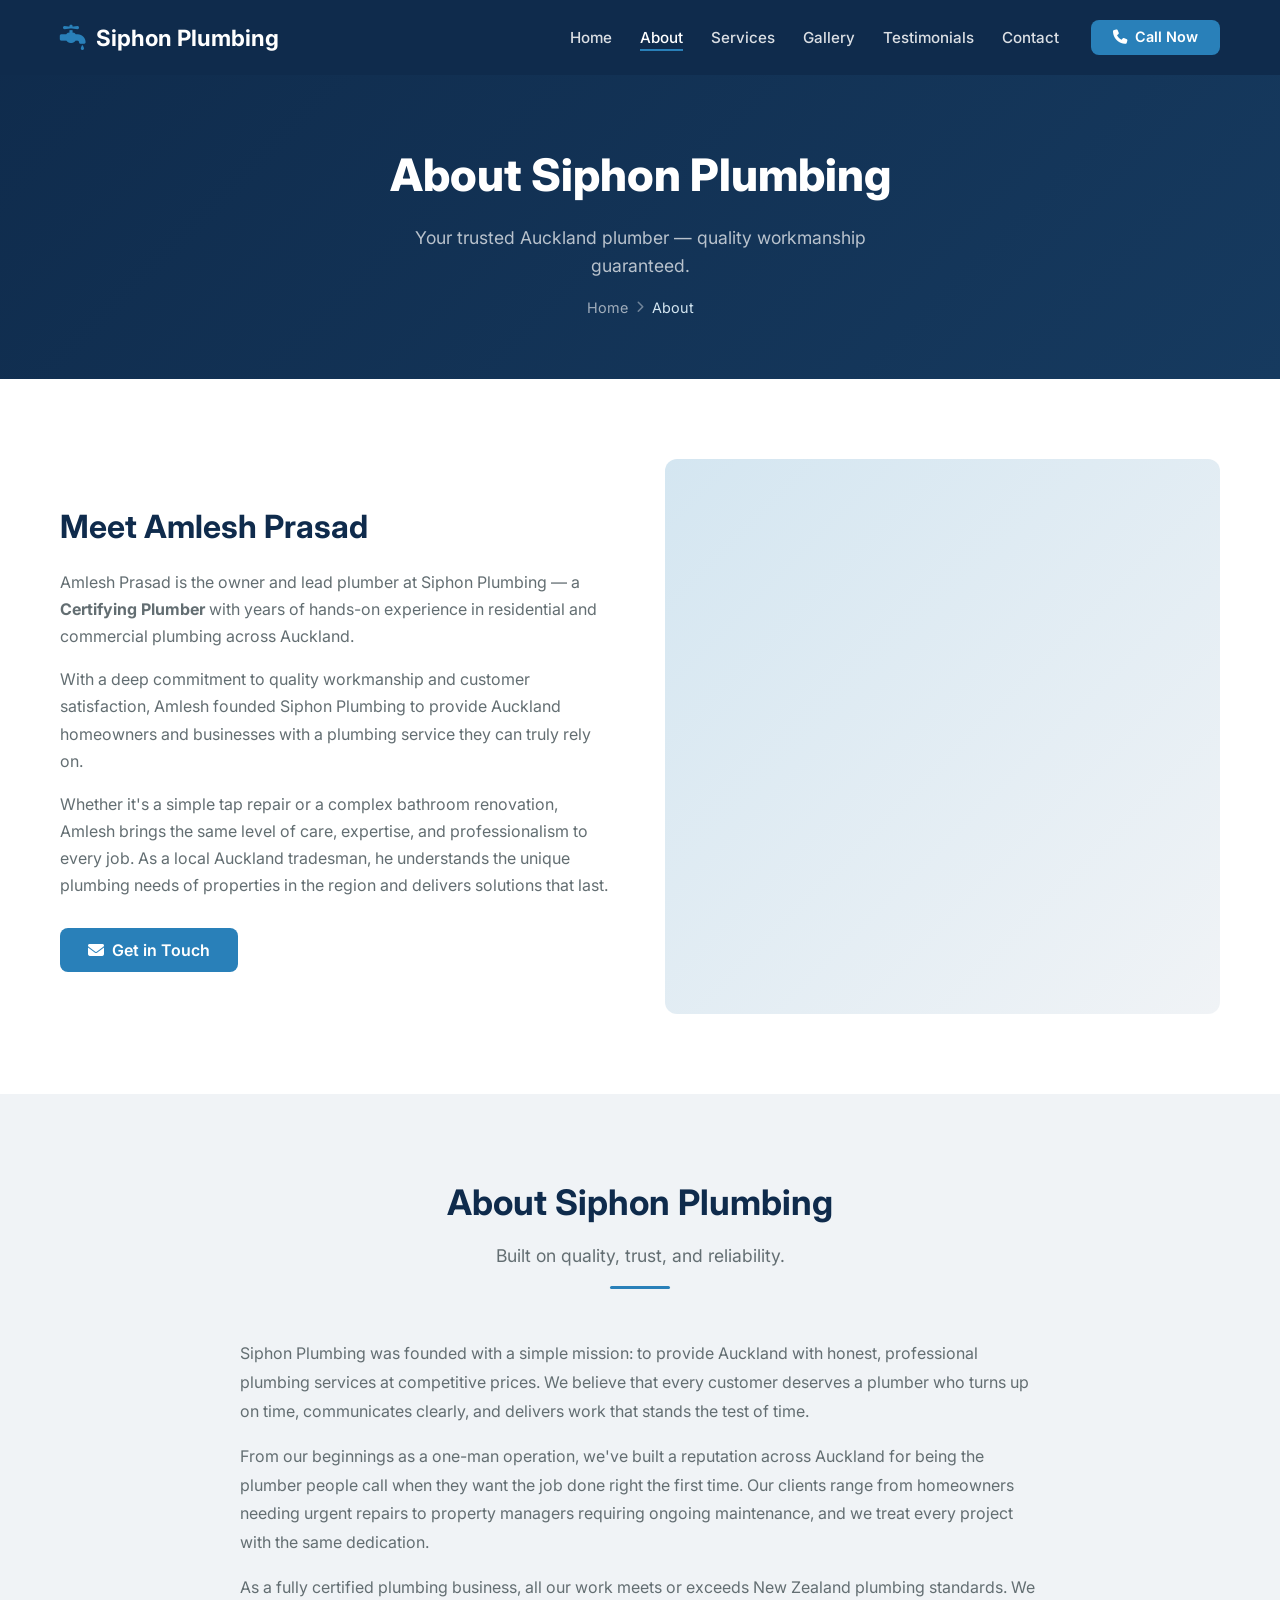
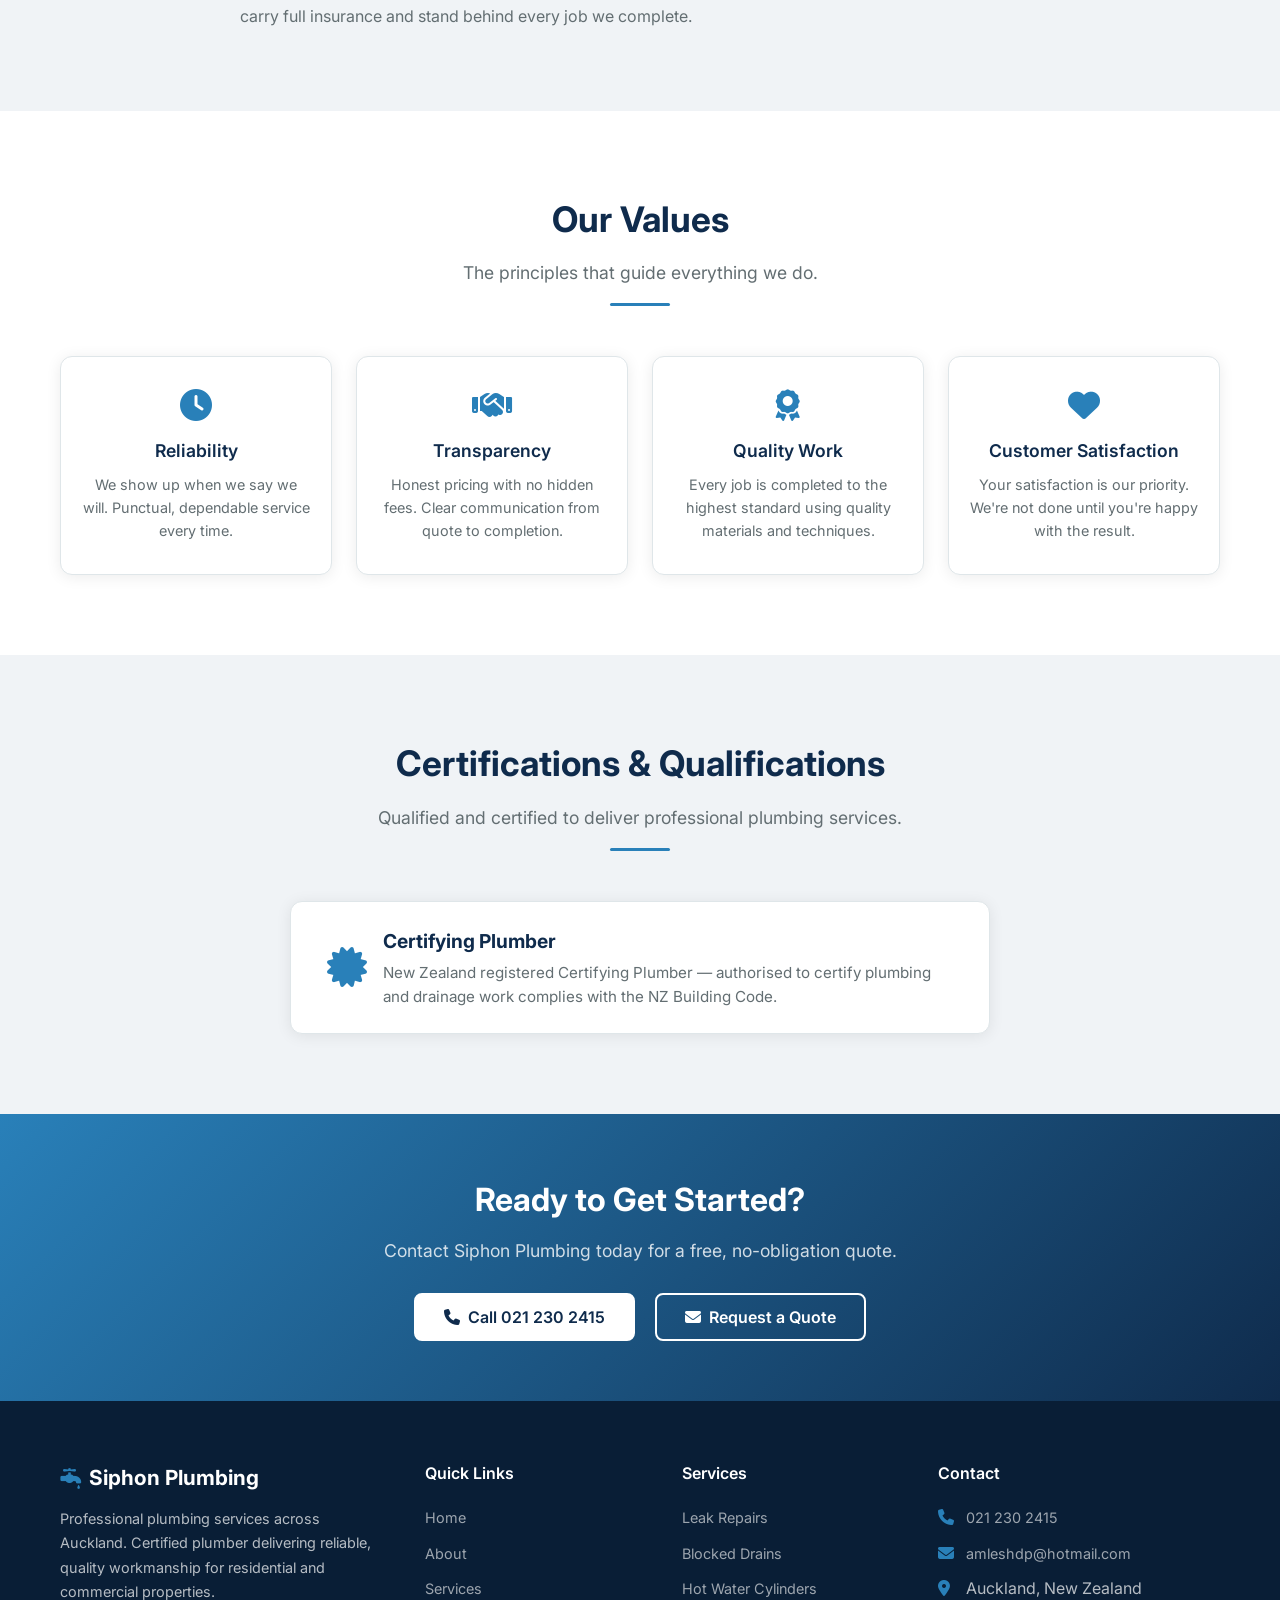
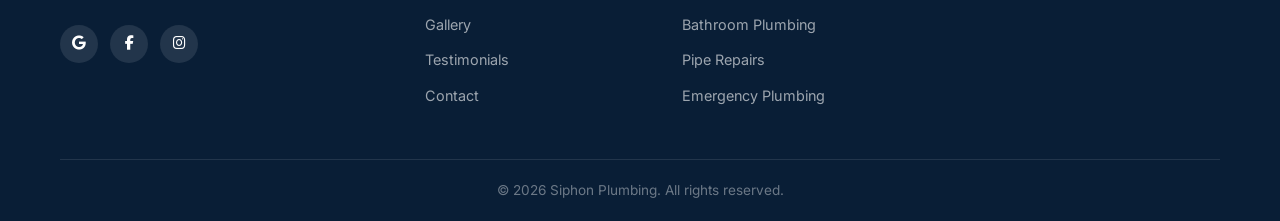
==== about.html @ 6b0c6b90 "Initial commit: Siphon Plumbing website - Complete static HTML/CSS/JS site with Home, About, Service" ====
<!DOCTYPE html>
<html lang="en">
<head>
  <meta charset="UTF-8">
  <meta name="viewport" content="width=device-width, initial-scale=1.0">
  <title>About Us | Siphon Plumbing Auckland</title>
  <meta name="description" content="Learn about Siphon Plumbing and certified plumber Amlesh Prasad. Reliable, professional plumbing services across Auckland with years of experience.">
  <meta name="keywords" content="about Siphon Plumbing, Auckland plumber, certified plumber Auckland, Amlesh Prasad plumber">
  <link rel="canonical" href="https://siphonplumbing.co.nz/about.html">
  <meta property="og:title" content="About Us | Siphon Plumbing Auckland">
  <meta property="og:description" content="Learn about Siphon Plumbing and certified plumber Amlesh Prasad.">
  <link rel="preconnect" href="https://fonts.googleapis.com">
  <link rel="preconnect" href="https://fonts.gstatic.com" crossorigin>
  <link href="https://fonts.googleapis.com/css2?family=Inter:wght@400;500;600;700;800&display=swap" rel="stylesheet">
  <link rel="stylesheet" href="https://cdnjs.cloudflare.com/ajax/libs/font-awesome/6.5.1/css/all.min.css">
  <link rel="stylesheet" href="css/styles.css">
</head>
<body>

  <!-- Header -->
  <header class="header">
    <div class="container header__inner">
      <a href="index.html" class="header__logo">
        <i class="fas fa-faucet-drip"></i>
        Siphon Plumbing
      </a>
      <nav class="header__nav">
        <ul class="header__links">
          <li><a href="index.html">Home</a></li>
          <li><a href="about.html" class="active">About</a></li>
          <li><a href="services.html">Services</a></li>
          <li><a href="gallery.html">Gallery</a></li>
          <li><a href="testimonials.html">Testimonials</a></li>
          <li><a href="contact.html">Contact</a></li>
        </ul>
        <div class="header__cta">
          <a href="tel:0212302415" class="btn btn--primary"><i class="fas fa-phone"></i> Call Now</a>
        </div>
      </nav>
      <button class="header__hamburger" aria-label="Toggle navigation">
        <span></span>
        <span></span>
        <span></span>
      </button>
    </div>
  </header>

  <nav class="mobile-nav">
    <a href="index.html">Home</a>
    <a href="about.html" class="active">About</a>
    <a href="services.html">Services</a>
    <a href="gallery.html">Gallery</a>
    <a href="testimonials.html">Testimonials</a>
    <a href="contact.html">Contact</a>
    <a href="tel:0212302415" class="btn btn--primary"><i class="fas fa-phone"></i> Call Now</a>
  </nav>

  <!-- Page Banner -->
  <section class="page-banner">
    <div class="container">
      <h1>About Siphon Plumbing</h1>
      <p>Your trusted Auckland plumber — quality workmanship guaranteed.</p>
      <div class="breadcrumb">
        <a href="index.html">Home</a>
        <i class="fas fa-chevron-right"></i>
        <span>About</span>
      </div>
    </div>
  </section>

  <!-- About Intro -->
  <section class="section">
    <div class="container">
      <div class="about-intro">
        <div class="about-intro__content fade-up">
          <h2>Meet Amlesh Prasad</h2>
          <p>Amlesh Prasad is the owner and lead plumber at Siphon Plumbing — a <strong>Certifying Plumber</strong> with years of hands-on experience in residential and commercial plumbing across Auckland.</p>
          <p>With a deep commitment to quality workmanship and customer satisfaction, Amlesh founded Siphon Plumbing to provide Auckland homeowners and businesses with a plumbing service they can truly rely on.</p>
          <p>Whether it's a simple tap repair or a complex bathroom renovation, Amlesh brings the same level of care, expertise, and professionalism to every job. As a local Auckland tradesman, he understands the unique plumbing needs of properties in the region and delivers solutions that last.</p>
          <a href="contact.html" class="btn btn--primary" style="margin-top: 12px;"><i class="fas fa-envelope"></i> Get in Touch</a>
        </div>
        <div class="about-intro__image fade-up">
          <i class="fas fa-user-hard-hat"></i>
        </div>
      </div>
    </div>
  </section>

  <!-- Our Story -->
  <section class="section section--grey">
    <div class="container">
      <div class="section-header fade-up">
        <h2>About Siphon Plumbing</h2>
        <p>Built on quality, trust, and reliability.</p>
        <div class="accent-line"></div>
      </div>
      <div style="max-width: 800px; margin: 0 auto;" class="fade-up">
        <p style="color: var(--charcoal-light); line-height: 1.8; margin-bottom: 16px;">Siphon Plumbing was founded with a simple mission: to provide Auckland with honest, professional plumbing services at competitive prices. We believe that every customer deserves a plumber who turns up on time, communicates clearly, and delivers work that stands the test of time.</p>
        <p style="color: var(--charcoal-light); line-height: 1.8; margin-bottom: 16px;">From our beginnings as a one-man operation, we've built a reputation across Auckland for being the plumber people call when they want the job done right the first time. Our clients range from homeowners needing urgent repairs to property managers requiring ongoing maintenance, and we treat every project with the same dedication.</p>
        <p style="color: var(--charcoal-light); line-height: 1.8;">As a fully certified plumbing business, all our work meets or exceeds New Zealand plumbing standards. We carry full insurance and stand behind every job we complete.</p>
      </div>
    </div>
  </section>

  <!-- Values -->
  <section class="section">
    <div class="container">
      <div class="section-header fade-up">
        <h2>Our Values</h2>
        <p>The principles that guide everything we do.</p>
        <div class="accent-line"></div>
      </div>
      <div class="values-grid">
        <div class="value-card fade-up">
          <i class="fas fa-clock"></i>
          <h3>Reliability</h3>
          <p>We show up when we say we will. Punctual, dependable service every time.</p>
        </div>
        <div class="value-card fade-up">
          <i class="fas fa-handshake"></i>
          <h3>Transparency</h3>
          <p>Honest pricing with no hidden fees. Clear communication from quote to completion.</p>
        </div>
        <div class="value-card fade-up">
          <i class="fas fa-award"></i>
          <h3>Quality Work</h3>
          <p>Every job is completed to the highest standard using quality materials and techniques.</p>
        </div>
        <div class="value-card fade-up">
          <i class="fas fa-heart"></i>
          <h3>Customer Satisfaction</h3>
          <p>Your satisfaction is our priority. We're not done until you're happy with the result.</p>
        </div>
      </div>
    </div>
  </section>

  <!-- Certifications -->
  <section class="section section--grey">
    <div class="container">
      <div class="section-header fade-up">
        <h2>Certifications & Qualifications</h2>
        <p>Qualified and certified to deliver professional plumbing services.</p>
        <div class="accent-line"></div>
      </div>
      <div style="max-width: 700px; margin: 0 auto; text-align: center;" class="fade-up">
        <div style="display: inline-flex; align-items: center; gap: 16px; background: var(--white); padding: 24px 36px; border-radius: var(--radius-lg); box-shadow: var(--shadow); border: 1px solid var(--border);">
          <i class="fas fa-certificate" style="font-size: 2.5rem; color: var(--accent);"></i>
          <div style="text-align: left;">
            <h3 style="font-size: 1.2rem; color: var(--navy); margin-bottom: 4px;">Certifying Plumber</h3>
            <p style="color: var(--charcoal-light); font-size: 0.95rem;">New Zealand registered Certifying Plumber — authorised to certify plumbing and drainage work complies with the NZ Building Code.</p>
          </div>
        </div>
      </div>
    </div>
  </section>

  <!-- CTA Banner -->
  <section class="cta-banner">
    <div class="container">
      <h2>Ready to Get Started?</h2>
      <p>Contact Siphon Plumbing today for a free, no-obligation quote.</p>
      <a href="tel:0212302415" class="btn btn--secondary"><i class="fas fa-phone"></i> Call 021 230 2415</a>
      <a href="contact.html" class="btn btn--outline" style="border-color: #fff; color: #fff;"><i class="fas fa-envelope"></i> Request a Quote</a>
    </div>
  </section>

  <!-- Footer -->
  <footer class="footer">
    <div class="container">
      <div class="footer__grid">
        <div class="footer__brand">
          <h3><i class="fas fa-faucet-drip"></i> Siphon Plumbing</h3>
          <p>Professional plumbing services across Auckland. Certified plumber delivering reliable, quality workmanship for residential and commercial properties.</p>
          <div class="footer__social">
            <a href="https://maps.app.goo.gl/bJ7UKZkLiNxj65kf9" target="_blank" rel="noopener" aria-label="Google Maps"><i class="fab fa-google"></i></a>
            <a href="#" aria-label="Facebook"><i class="fab fa-facebook-f"></i></a>
            <a href="#" aria-label="Instagram"><i class="fab fa-instagram"></i></a>
          </div>
        </div>
        <div class="footer__col">
          <h4>Quick Links</h4>
          <ul>
            <li><a href="index.html">Home</a></li>
            <li><a href="about.html">About</a></li>
            <li><a href="services.html">Services</a></li>
            <li><a href="gallery.html">Gallery</a></li>
            <li><a href="testimonials.html">Testimonials</a></li>
            <li><a href="contact.html">Contact</a></li>
          </ul>
        </div>
        <div class="footer__col">
          <h4>Services</h4>
          <ul>
            <li><a href="services.html">Leak Repairs</a></li>
            <li><a href="services.html">Blocked Drains</a></li>
            <li><a href="services.html">Hot Water Cylinders</a></li>
            <li><a href="services.html">Bathroom Plumbing</a></li>
            <li><a href="services.html">Pipe Repairs</a></li>
            <li><a href="services.html">Emergency Plumbing</a></li>
          </ul>
        </div>
        <div class="footer__col">
          <h4>Contact</h4>
          <ul>
            <li><i class="fas fa-phone"></i> <a href="tel:0212302415">021 230 2415</a></li>
            <li><i class="fas fa-envelope"></i> <a href="mailto:amleshdp@hotmail.com">amleshdp@hotmail.com</a></li>
            <li><i class="fas fa-map-marker-alt"></i> Auckland, New Zealand</li>
          </ul>
        </div>
      </div>
      <div class="footer__bottom">
        &copy; 2026 Siphon Plumbing. All rights reserved.
      </div>
    </div>
  </footer>

  <div class="sticky-call">
    <a href="tel:0212302415"><i class="fas fa-phone"></i> Call 021 230 2415</a>
  </div>

  <script src="js/main.js"></script>
</body>
</html>
---- css/styles.css ----
:root {
  --navy: #0f2b4c;
  --navy-light: #163a5f;
  --navy-dark: #091e36;
  --white: #ffffff;
  --off-white: #f8f9fa;
  --charcoal: #2d3436;
  --charcoal-light: #636e72;
  --light-grey: #f0f3f6;
  --accent: #2980b9;
  --accent-hover: #2471a3;
  --accent-light: #d4e6f1;
  --steel: #b2bec3;
  --border: #dfe6e9;
  --success: #27ae60;
  --shadow: 0 2px 15px rgba(0, 0, 0, 0.08);
  --shadow-lg: 0 10px 40px rgba(0, 0, 0, 0.12);
  --radius: 8px;
  --radius-lg: 12px;
  --transition: all 0.3s ease;
  --font: 'Inter', -apple-system, BlinkMacSystemFont, 'Segoe UI', sans-serif;
  --max-width: 1200px;
}

*,
*::before,
*::after {
  margin: 0;
  padding: 0;
  box-sizing: border-box;
}

html {
  scroll-behavior: smooth;
  scroll-padding-top: 80px;
}

body {
  font-family: var(--font);
  color: var(--charcoal);
  line-height: 1.6;
  -webkit-font-smoothing: antialiased;
  overflow-x: hidden;
}

a {
  text-decoration: none;
  color: inherit;
  transition: var(--transition);
}

ul {
  list-style: none;
}

img {
  max-width: 100%;
  height: auto;
  display: block;
}

.container {
  max-width: var(--max-width);
  margin: 0 auto;
  padding: 0 20px;
}

.section {
  padding: 80px 0;
}

.section--grey {
  background: var(--light-grey);
}

.section--navy {
  background: var(--navy);
  color: var(--white);
}

.section-header {
  text-align: center;
  margin-bottom: 50px;
}

.section-header h2 {
  font-size: 2.2rem;
  font-weight: 700;
  color: var(--navy);
  margin-bottom: 12px;
}

.section--navy .section-header h2 {
  color: var(--white);
}

.section-header p {
  font-size: 1.1rem;
  color: var(--charcoal-light);
  max-width: 600px;
  margin: 0 auto;
}

.section--navy .section-header p {
  color: var(--steel);
}

.section-header .accent-line {
  width: 60px;
  height: 3px;
  background: var(--accent);
  margin: 16px auto 0;
  border-radius: 2px;
}

/* ===== Buttons ===== */

.btn {
  display: inline-flex;
  align-items: center;
  gap: 8px;
  padding: 14px 28px;
  font-size: 1rem;
  font-weight: 600;
  font-family: var(--font);
  border: none;
  border-radius: var(--radius);
  cursor: pointer;
  transition: var(--transition);
  text-align: center;
  line-height: 1;
}

.btn--primary {
  background: var(--accent);
  color: var(--white);
}

.btn--primary:hover {
  background: var(--accent-hover);
  transform: translateY(-2px);
  box-shadow: 0 4px 15px rgba(41, 128, 185, 0.4);
}

.btn--secondary {
  background: var(--white);
  color: var(--navy);
  border: 2px solid var(--white);
}

.btn--secondary:hover {
  background: transparent;
  color: var(--white);
}

.btn--outline {
  background: transparent;
  color: var(--accent);
  border: 2px solid var(--accent);
}

.btn--outline:hover {
  background: var(--accent);
  color: var(--white);
}

.btn--navy {
  background: var(--navy);
  color: var(--white);
}

.btn--navy:hover {
  background: var(--navy-light);
  transform: translateY(-2px);
}

.btn--small {
  padding: 10px 20px;
  font-size: 0.9rem;
}

/* ===== Header ===== */

.header {
  position: fixed;
  top: 0;
  left: 0;
  right: 0;
  z-index: 1000;
  background: var(--navy);
  transition: var(--transition);
}

.header--scrolled {
  box-shadow: 0 2px 20px rgba(0, 0, 0, 0.15);
}

.header__inner {
  display: flex;
  align-items: center;
  justify-content: space-between;
  height: 75px;
}

.header__logo {
  display: flex;
  align-items: center;
  gap: 10px;
  color: var(--white);
  font-size: 1.4rem;
  font-weight: 700;
}

.header__logo i {
  font-size: 1.6rem;
  color: var(--accent);
}

.header__nav {
  display: flex;
  align-items: center;
  gap: 32px;
}

.header__links {
  display: flex;
  gap: 28px;
}

.header__links a {
  color: rgba(255, 255, 255, 0.85);
  font-size: 0.95rem;
  font-weight: 500;
  position: relative;
}

.header__links a::after {
  content: '';
  position: absolute;
  bottom: -4px;
  left: 0;
  width: 0;
  height: 2px;
  background: var(--accent);
  transition: var(--transition);
}

.header__links a:hover,
.header__links a.active {
  color: var(--white);
}

.header__links a:hover::after,
.header__links a.active::after {
  width: 100%;
}

.header__cta .btn {
  padding: 10px 22px;
  font-size: 0.9rem;
}

.header__hamburger {
  display: none;
  flex-direction: column;
  gap: 5px;
  background: none;
  border: none;
  cursor: pointer;
  padding: 5px;
}

.header__hamburger span {
  width: 24px;
  height: 2px;
  background: var(--white);
  transition: var(--transition);
  border-radius: 2px;
}

.header__hamburger.active span:nth-child(1) {
  transform: rotate(45deg) translate(5px, 5px);
}

.header__hamburger.active span:nth-child(2) {
  opacity: 0;
}

.header__hamburger.active span:nth-child(3) {
  transform: rotate(-45deg) translate(5px, -5px);
}

/* ===== Mobile Nav ===== */

.mobile-nav {
  display: none;
  position: fixed;
  top: 75px;
  left: 0;
  right: 0;
  background: var(--navy-dark);
  padding: 20px;
  z-index: 999;
  transform: translateY(-100%);
  opacity: 0;
  transition: var(--transition);
}

.mobile-nav.active {
  transform: translateY(0);
  opacity: 1;
}

.mobile-nav a {
  display: block;
  color: rgba(255, 255, 255, 0.85);
  padding: 12px 0;
  font-size: 1.05rem;
  font-weight: 500;
  border-bottom: 1px solid rgba(255, 255, 255, 0.1);
}

.mobile-nav a:last-child {
  border-bottom: none;
}

.mobile-nav a:hover,
.mobile-nav a.active {
  color: var(--accent);
}

.mobile-nav .btn {
  margin-top: 15px;
  width: 100%;
  justify-content: center;
}

/* ===== Hero ===== */

.hero {
  position: relative;
  min-height: 100vh;
  display: flex;
  align-items: center;
  background: linear-gradient(135deg, var(--navy) 0%, var(--navy-light) 50%, var(--accent) 100%);
  padding-top: 75px;
  overflow: hidden;
}

.hero::before {
  content: '';
  position: absolute;
  top: 0;
  left: 0;
  right: 0;
  bottom: 0;
  background: url("data:image/svg+xml,%3Csvg width='60' height='60' viewBox='0 0 60 60' xmlns='http://www.w3.org/2000/svg'%3E%3Cg fill='none' fill-rule='evenodd'%3E%3Cg fill='%23ffffff' fill-opacity='0.03'%3E%3Ccircle cx='30' cy='30' r='2'/%3E%3C/g%3E%3C/g%3E%3C/svg%3E");
}

.hero__content {
  position: relative;
  z-index: 1;
  max-width: 700px;
}

.hero__badge {
  display: inline-flex;
  align-items: center;
  gap: 8px;
  background: rgba(255, 255, 255, 0.1);
  backdrop-filter: blur(10px);
  padding: 8px 18px;
  border-radius: 50px;
  color: var(--accent-light);
  font-size: 0.9rem;
  font-weight: 500;
  margin-bottom: 24px;
}

.hero h1 {
  font-size: 3.2rem;
  font-weight: 800;
  color: var(--white);
  line-height: 1.15;
  margin-bottom: 20px;
}

.hero h1 span {
  color: var(--accent-light);
}

.hero p {
  font-size: 1.2rem;
  color: rgba(255, 255, 255, 0.8);
  margin-bottom: 32px;
  max-width: 550px;
  line-height: 1.7;
}

.hero__buttons {
  display: flex;
  gap: 16px;
  flex-wrap: wrap;
}

.hero__stats {
  display: flex;
  gap: 40px;
  margin-top: 50px;
  padding-top: 30px;
  border-top: 1px solid rgba(255, 255, 255, 0.15);
}

.hero__stat h3 {
  font-size: 2rem;
  font-weight: 700;
  color: var(--white);
}

.hero__stat p {
  font-size: 0.9rem;
  color: rgba(255, 255, 255, 0.6);
  margin-bottom: 0;
}

/* ===== Quick Contact Bar ===== */

.quick-contact {
  background: var(--white);
  box-shadow: var(--shadow);
  border-bottom: 1px solid var(--border);
}

.quick-contact__inner {
  display: flex;
  justify-content: center;
  align-items: center;
  gap: 40px;
  padding: 16px 0;
  flex-wrap: wrap;
}

.quick-contact__item {
  display: flex;
  align-items: center;
  gap: 10px;
  color: var(--charcoal);
  font-weight: 500;
}

.quick-contact__item i {
  color: var(--accent);
  font-size: 1.1rem;
}

.quick-contact__item a {
  color: var(--navy);
  font-weight: 600;
}

.quick-contact__item a:hover {
  color: var(--accent);
}

/* ===== Services Grid ===== */

.services-grid {
  display: grid;
  grid-template-columns: repeat(3, 1fr);
  gap: 24px;
}

.service-card {
  background: var(--white);
  border-radius: var(--radius-lg);
  padding: 36px 28px;
  text-align: center;
  box-shadow: var(--shadow);
  transition: var(--transition);
  border: 1px solid var(--border);
}

.service-card:hover {
  transform: translateY(-6px);
  box-shadow: var(--shadow-lg);
  border-color: var(--accent);
}

.service-card__icon {
  width: 70px;
  height: 70px;
  border-radius: 50%;
  background: var(--accent-light);
  display: flex;
  align-items: center;
  justify-content: center;
  margin: 0 auto 20px;
  transition: var(--transition);
}

.service-card:hover .service-card__icon {
  background: var(--accent);
}

.service-card__icon i {
  font-size: 1.6rem;
  color: var(--accent);
  transition: var(--transition);
}

.service-card:hover .service-card__icon i {
  color: var(--white);
}

.service-card h3 {
  font-size: 1.15rem;
  font-weight: 600;
  color: var(--navy);
  margin-bottom: 10px;
}

.service-card p {
  font-size: 0.95rem;
  color: var(--charcoal-light);
  line-height: 1.6;
}

/* ===== Why Choose Us ===== */

.why-grid {
  display: grid;
  grid-template-columns: repeat(2, 1fr);
  gap: 40px;
  align-items: center;
}

.why-content h2 {
  font-size: 2.2rem;
  font-weight: 700;
  color: var(--navy);
  margin-bottom: 16px;
}

.why-content > p {
  color: var(--charcoal-light);
  margin-bottom: 30px;
  font-size: 1.05rem;
}

.why-list {
  display: flex;
  flex-direction: column;
  gap: 18px;
}

.why-item {
  display: flex;
  gap: 14px;
  align-items: flex-start;
}

.why-item__icon {
  width: 36px;
  height: 36px;
  min-width: 36px;
  border-radius: 50%;
  background: var(--accent-light);
  display: flex;
  align-items: center;
  justify-content: center;
}

.why-item__icon i {
  color: var(--accent);
  font-size: 0.85rem;
}

.why-item h4 {
  font-size: 1rem;
  font-weight: 600;
  color: var(--navy);
  margin-bottom: 2px;
}

.why-item p {
  font-size: 0.9rem;
  color: var(--charcoal-light);
}

.why-image {
  position: relative;
  border-radius: var(--radius-lg);
  overflow: hidden;
  aspect-ratio: 4/3;
  background: linear-gradient(135deg, var(--accent-light), var(--light-grey));
  display: flex;
  align-items: center;
  justify-content: center;
}

.why-image i {
  font-size: 5rem;
  color: var(--accent);
  opacity: 0.3;
}

/* ===== Testimonials ===== */

.testimonials-grid {
  display: grid;
  grid-template-columns: repeat(3, 1fr);
  gap: 24px;
}

.testimonial-card {
  background: var(--white);
  border-radius: var(--radius-lg);
  padding: 32px;
  box-shadow: var(--shadow);
  border: 1px solid var(--border);
  transition: var(--transition);
}

.testimonial-card:hover {
  box-shadow: var(--shadow-lg);
}

.testimonial-card__stars {
  color: #f1c40f;
  margin-bottom: 16px;
  font-size: 1rem;
}

.testimonial-card__text {
  font-size: 0.95rem;
  color: var(--charcoal);
  line-height: 1.7;
  margin-bottom: 20px;
  font-style: italic;
}

.testimonial-card__author {
  display: flex;
  align-items: center;
  gap: 12px;
}

.testimonial-card__avatar {
  width: 44px;
  height: 44px;
  border-radius: 50%;
  background: var(--accent-light);
  display: flex;
  align-items: center;
  justify-content: center;
  font-weight: 700;
  color: var(--accent);
  font-size: 1.1rem;
}

.testimonial-card__name {
  font-weight: 600;
  color: var(--navy);
  font-size: 0.95rem;
}

.testimonial-card__source {
  font-size: 0.8rem;
  color: var(--charcoal-light);
}

/* ===== Gallery ===== */

.gallery-grid {
  display: grid;
  grid-template-columns: repeat(3, 1fr);
  gap: 16px;
}

.gallery-item {
  position: relative;
  border-radius: var(--radius);
  overflow: hidden;
  aspect-ratio: 4/3;
  background: var(--light-grey);
  display: flex;
  align-items: center;
  justify-content: center;
  cursor: pointer;
  transition: var(--transition);
  border: 1px solid var(--border);
}

.gallery-item img {
  width: 100%;
  height: 100%;
  object-fit: cover;
}

.gallery-item__placeholder {
  text-align: center;
  color: var(--steel);
}

.gallery-item__placeholder i {
  font-size: 2.5rem;
  margin-bottom: 10px;
  opacity: 0.5;
}

.gallery-item__placeholder p {
  font-size: 0.85rem;
  font-weight: 500;
}

.gallery-item__overlay {
  position: absolute;
  inset: 0;
  background: rgba(15, 43, 76, 0.7);
  display: flex;
  align-items: center;
  justify-content: center;
  opacity: 0;
  transition: var(--transition);
}

.gallery-item:hover .gallery-item__overlay {
  opacity: 1;
}

.gallery-item__overlay i {
  color: var(--white);
  font-size: 1.8rem;
}

/* ===== FAQ ===== */

.faq-list {
  max-width: 800px;
  margin: 0 auto;
}

.faq-item {
  background: var(--white);
  border-radius: var(--radius);
  margin-bottom: 12px;
  box-shadow: var(--shadow);
  border: 1px solid var(--border);
  overflow: hidden;
  transition: var(--transition);
}

.faq-item.active {
  border-color: var(--accent);
}

.faq-question {
  display: flex;
  align-items: center;
  justify-content: space-between;
  padding: 20px 24px;
  cursor: pointer;
  font-weight: 600;
  color: var(--navy);
  gap: 16px;
  transition: var(--transition);
  background: none;
  border: none;
  width: 100%;
  text-align: left;
  font-size: 1rem;
  font-family: var(--font);
}

.faq-question:hover {
  color: var(--accent);
}

.faq-question i {
  transition: var(--transition);
  font-size: 0.9rem;
  min-width: 20px;
  text-align: center;
}

.faq-item.active .faq-question i {
  transform: rotate(180deg);
}

.faq-answer {
  max-height: 0;
  overflow: hidden;
  transition: max-height 0.3s ease;
}

.faq-answer__inner {
  padding: 0 24px 20px;
  color: var(--charcoal-light);
  line-height: 1.7;
}

/* ===== Contact Form ===== */

.contact-grid {
  display: grid;
  grid-template-columns: 1fr 1.2fr;
  gap: 40px;
}

.contact-info {
  display: flex;
  flex-direction: column;
  gap: 24px;
}

.contact-info__item {
  display: flex;
  gap: 16px;
  align-items: flex-start;
}

.contact-info__icon {
  width: 50px;
  height: 50px;
  min-width: 50px;
  border-radius: var(--radius);
  background: var(--accent-light);
  display: flex;
  align-items: center;
  justify-content: center;
}

.contact-info__icon i {
  color: var(--accent);
  font-size: 1.2rem;
}

.contact-info__text h4 {
  font-weight: 600;
  color: var(--navy);
  margin-bottom: 4px;
}

.contact-info__text p,
.contact-info__text a {
  color: var(--charcoal-light);
  font-size: 0.95rem;
}

.contact-info__text a:hover {
  color: var(--accent);
}

.contact-form {
  background: var(--white);
  padding: 36px;
  border-radius: var(--radius-lg);
  box-shadow: var(--shadow);
  border: 1px solid var(--border);
}

.contact-form h3 {
  font-size: 1.4rem;
  font-weight: 700;
  color: var(--navy);
  margin-bottom: 24px;
}

.form-row {
  display: grid;
  grid-template-columns: 1fr 1fr;
  gap: 16px;
}

.form-group {
  margin-bottom: 16px;
}

.form-group label {
  display: block;
  font-size: 0.9rem;
  font-weight: 600;
  color: var(--navy);
  margin-bottom: 6px;
}

.form-group input,
.form-group select,
.form-group textarea {
  width: 100%;
  padding: 12px 16px;
  border: 1px solid var(--border);
  border-radius: var(--radius);
  font-family: var(--font);
  font-size: 0.95rem;
  color: var(--charcoal);
  transition: var(--transition);
  background: var(--off-white);
}

.form-group input:focus,
.form-group select:focus,
.form-group textarea:focus {
  outline: none;
  border-color: var(--accent);
  box-shadow: 0 0 0 3px rgba(41, 128, 185, 0.1);
  background: var(--white);
}

.form-group textarea {
  resize: vertical;
  min-height: 120px;
}

.form-group select {
  appearance: none;
  background-image: url("data:image/svg+xml,%3Csvg xmlns='http://www.w3.org/2000/svg' width='12' height='12' viewBox='0 0 12 12'%3E%3Cpath fill='%23636e72' d='M6 8L1 3h10z'/%3E%3C/svg%3E");
  background-repeat: no-repeat;
  background-position: right 16px center;
  padding-right: 40px;
}

.form-success {
  display: none;
  text-align: center;
  padding: 40px 20px;
}

.form-success.active {
  display: block;
}

.form-success i {
  font-size: 3rem;
  color: var(--success);
  margin-bottom: 16px;
}

.form-success h3 {
  color: var(--navy);
  margin-bottom: 8px;
}

.form-success p {
  color: var(--charcoal-light);
}

/* ===== Map ===== */

.map-section iframe {
  width: 100%;
  height: 400px;
  border: none;
  border-radius: var(--radius-lg);
}

/* ===== CTA Banner ===== */

.cta-banner {
  background: linear-gradient(135deg, var(--accent) 0%, var(--navy) 100%);
  padding: 60px 0;
  text-align: center;
}

.cta-banner h2 {
  font-size: 2rem;
  font-weight: 700;
  color: var(--white);
  margin-bottom: 12px;
}

.cta-banner p {
  font-size: 1.1rem;
  color: rgba(255, 255, 255, 0.8);
  margin-bottom: 28px;
}

.cta-banner .btn {
  margin: 0 8px;
}

/* ===== About Page ===== */

.about-intro {
  display: grid;
  grid-template-columns: 1fr 1fr;
  gap: 50px;
  align-items: center;
}

.about-intro__content h2 {
  font-size: 2rem;
  font-weight: 700;
  color: var(--navy);
  margin-bottom: 16px;
}

.about-intro__content p {
  color: var(--charcoal-light);
  margin-bottom: 16px;
  line-height: 1.7;
}

.about-intro__image {
  border-radius: var(--radius-lg);
  overflow: hidden;
  aspect-ratio: 1;
  background: linear-gradient(135deg, var(--accent-light), var(--light-grey));
  display: flex;
  align-items: center;
  justify-content: center;
}

.about-intro__image i {
  font-size: 6rem;
  color: var(--accent);
  opacity: 0.25;
}

.values-grid {
  display: grid;
  grid-template-columns: repeat(4, 1fr);
  gap: 24px;
}

.value-card {
  text-align: center;
  padding: 32px 20px;
  background: var(--white);
  border-radius: var(--radius-lg);
  box-shadow: var(--shadow);
  border: 1px solid var(--border);
  transition: var(--transition);
}

.value-card:hover {
  transform: translateY(-4px);
  box-shadow: var(--shadow-lg);
}

.value-card i {
  font-size: 2rem;
  color: var(--accent);
  margin-bottom: 16px;
}

.value-card h3 {
  font-size: 1.1rem;
  font-weight: 600;
  color: var(--navy);
  margin-bottom: 8px;
}

.value-card p {
  font-size: 0.9rem;
  color: var(--charcoal-light);
}

/* ===== Services Detail Page ===== */

.service-detail {
  display: grid;
  grid-template-columns: 1fr 1fr;
  gap: 50px;
  align-items: start;
  padding: 40px 0;
  border-bottom: 1px solid var(--border);
}

.service-detail:last-child {
  border-bottom: none;
}

.service-detail--reverse {
  direction: rtl;
}

.service-detail--reverse > * {
  direction: ltr;
}

.service-detail__content h2 {
  font-size: 1.8rem;
  font-weight: 700;
  color: var(--navy);
  margin-bottom: 12px;
}

.service-detail__content > p {
  color: var(--charcoal-light);
  margin-bottom: 20px;
  line-height: 1.7;
}

.service-detail__list {
  margin-bottom: 24px;
}

.service-detail__list li {
  display: flex;
  align-items: center;
  gap: 10px;
  padding: 8px 0;
  color: var(--charcoal);
}

.service-detail__list li i {
  color: var(--accent);
  font-size: 0.85rem;
}

.service-detail__image {
  border-radius: var(--radius-lg);
  aspect-ratio: 4/3;
  background: var(--light-grey);
  display: flex;
  align-items: center;
  justify-content: center;
  border: 1px solid var(--border);
}

.service-detail__image i {
  font-size: 4rem;
  color: var(--accent);
  opacity: 0.25;
}

/* ===== Page Banner ===== */

.page-banner {
  background: linear-gradient(135deg, var(--navy) 0%, var(--navy-light) 100%);
  padding: 140px 0 60px;
  text-align: center;
}

.page-banner h1 {
  font-size: 2.8rem;
  font-weight: 800;
  color: var(--white);
  margin-bottom: 12px;
}

.page-banner p {
  font-size: 1.1rem;
  color: rgba(255, 255, 255, 0.7);
  max-width: 500px;
  margin: 0 auto;
}

.breadcrumb {
  display: flex;
  align-items: center;
  justify-content: center;
  gap: 8px;
  margin-top: 16px;
  font-size: 0.9rem;
}

.breadcrumb a {
  color: rgba(255, 255, 255, 0.6);
}

.breadcrumb a:hover {
  color: var(--white);
}

.breadcrumb span {
  color: var(--accent-light);
}

.breadcrumb i {
  color: rgba(255, 255, 255, 0.4);
  font-size: 0.75rem;
}

/* ===== Footer ===== */

.footer {
  background: var(--navy-dark);
  color: rgba(255, 255, 255, 0.7);
  padding: 60px 0 0;
}

.footer__grid {
  display: grid;
  grid-template-columns: 1.5fr 1fr 1fr 1.3fr;
  gap: 40px;
  padding-bottom: 40px;
  border-bottom: 1px solid rgba(255, 255, 255, 0.1);
}

.footer__brand h3 {
  font-size: 1.3rem;
  font-weight: 700;
  color: var(--white);
  margin-bottom: 12px;
  display: flex;
  align-items: center;
  gap: 8px;
}

.footer__brand h3 i {
  color: var(--accent);
}

.footer__brand p {
  font-size: 0.9rem;
  line-height: 1.7;
  margin-bottom: 20px;
}

.footer__social {
  display: flex;
  gap: 12px;
}

.footer__social a {
  width: 38px;
  height: 38px;
  border-radius: 50%;
  background: rgba(255, 255, 255, 0.1);
  display: flex;
  align-items: center;
  justify-content: center;
  color: var(--white);
  font-size: 0.9rem;
  transition: var(--transition);
}

.footer__social a:hover {
  background: var(--accent);
}

.footer__col h4 {
  color: var(--white);
  font-size: 1rem;
  font-weight: 600;
  margin-bottom: 18px;
}

.footer__col ul li {
  margin-bottom: 10px;
}

.footer__col ul a {
  font-size: 0.9rem;
  color: rgba(255, 255, 255, 0.6);
}

.footer__col ul a:hover {
  color: var(--accent);
}

.footer__col ul li i {
  margin-right: 8px;
  color: var(--accent);
  width: 16px;
}

.footer__bottom {
  padding: 20px 0;
  text-align: center;
  font-size: 0.85rem;
  color: rgba(255, 255, 255, 0.4);
}

/* ===== Sticky Call Button (Mobile) ===== */

.sticky-call {
  display: none;
  position: fixed;
  bottom: 0;
  left: 0;
  right: 0;
  z-index: 998;
  background: var(--accent);
  padding: 12px 20px;
  box-shadow: 0 -4px 20px rgba(0, 0, 0, 0.15);
}

.sticky-call a {
  display: flex;
  align-items: center;
  justify-content: center;
  gap: 10px;
  color: var(--white);
  font-size: 1.1rem;
  font-weight: 700;
}

.sticky-call a i {
  font-size: 1.2rem;
}

/* ===== Scroll Animations ===== */

.fade-up {
  opacity: 0;
  transform: translateY(30px);
  transition: opacity 0.6s ease, transform 0.6s ease;
}

.fade-up.visible {
  opacity: 1;
  transform: translateY(0);
}

/* ===== Responsive ===== */

@media (max-width: 1024px) {
  .services-grid {
    grid-template-columns: repeat(2, 1fr);
  }

  .testimonials-grid {
    grid-template-columns: repeat(2, 1fr);
  }

  .footer__grid {
    grid-template-columns: 1fr 1fr;
  }

  .why-grid {
    gap: 30px;
  }

  .values-grid {
    grid-template-columns: repeat(2, 1fr);
  }

  .about-intro {
    gap: 30px;
  }
}

@media (max-width: 768px) {
  .header__links,
  .header__cta {
    display: none;
  }

  .header__hamburger {
    display: flex;
  }

  .mobile-nav {
    display: block;
  }

  .hero h1 {
    font-size: 2.2rem;
  }

  .hero p {
    font-size: 1rem;
  }

  .hero__stats {
    gap: 24px;
  }

  .hero__stat h3 {
    font-size: 1.5rem;
  }

  .section {
    padding: 60px 0;
  }

  .section-header h2 {
    font-size: 1.8rem;
  }

  .services-grid {
    grid-template-columns: 1fr;
    max-width: 400px;
    margin: 0 auto;
  }

  .testimonials-grid {
    grid-template-columns: 1fr;
    max-width: 500px;
    margin: 0 auto;
  }

  .gallery-grid {
    grid-template-columns: repeat(2, 1fr);
  }

  .why-grid {
    grid-template-columns: 1fr;
  }

  .why-image {
    order: -1;
    max-height: 300px;
  }

  .contact-grid {
    grid-template-columns: 1fr;
  }

  .about-intro {
    grid-template-columns: 1fr;
  }

  .about-intro__image {
    order: -1;
    max-height: 300px;
  }

  .service-detail {
    grid-template-columns: 1fr;
  }

  .service-detail--reverse {
    direction: ltr;
  }

  .service-detail__image {
    order: -1;
  }

  .footer__grid {
    grid-template-columns: 1fr;
    text-align: center;
  }

  .footer__social {
    justify-content: center;
  }

  .quick-contact__inner {
    gap: 20px;
  }

  .values-grid {
    grid-template-columns: 1fr;
    max-width: 400px;
    margin: 0 auto;
  }

  .page-banner {
    padding: 120px 0 40px;
  }

  .page-banner h1 {
    font-size: 2rem;
  }

  .cta-banner h2 {
    font-size: 1.6rem;
  }

  .cta-banner .btn {
    margin: 4px;
  }

  .form-row {
    grid-template-columns: 1fr;
  }

  .sticky-call {
    display: block;
  }

  body {
    padding-bottom: 55px;
  }
}

@media (max-width: 480px) {
  .hero h1 {
    font-size: 1.8rem;
  }

  .hero__buttons {
    flex-direction: column;
  }

  .hero__buttons .btn {
    width: 100%;
    justify-content: center;
  }

  .hero__stats {
    flex-direction: column;
    gap: 16px;
  }

  .gallery-grid {
    grid-template-columns: 1fr;
  }

  .contact-form {
    padding: 24px;
  }
}
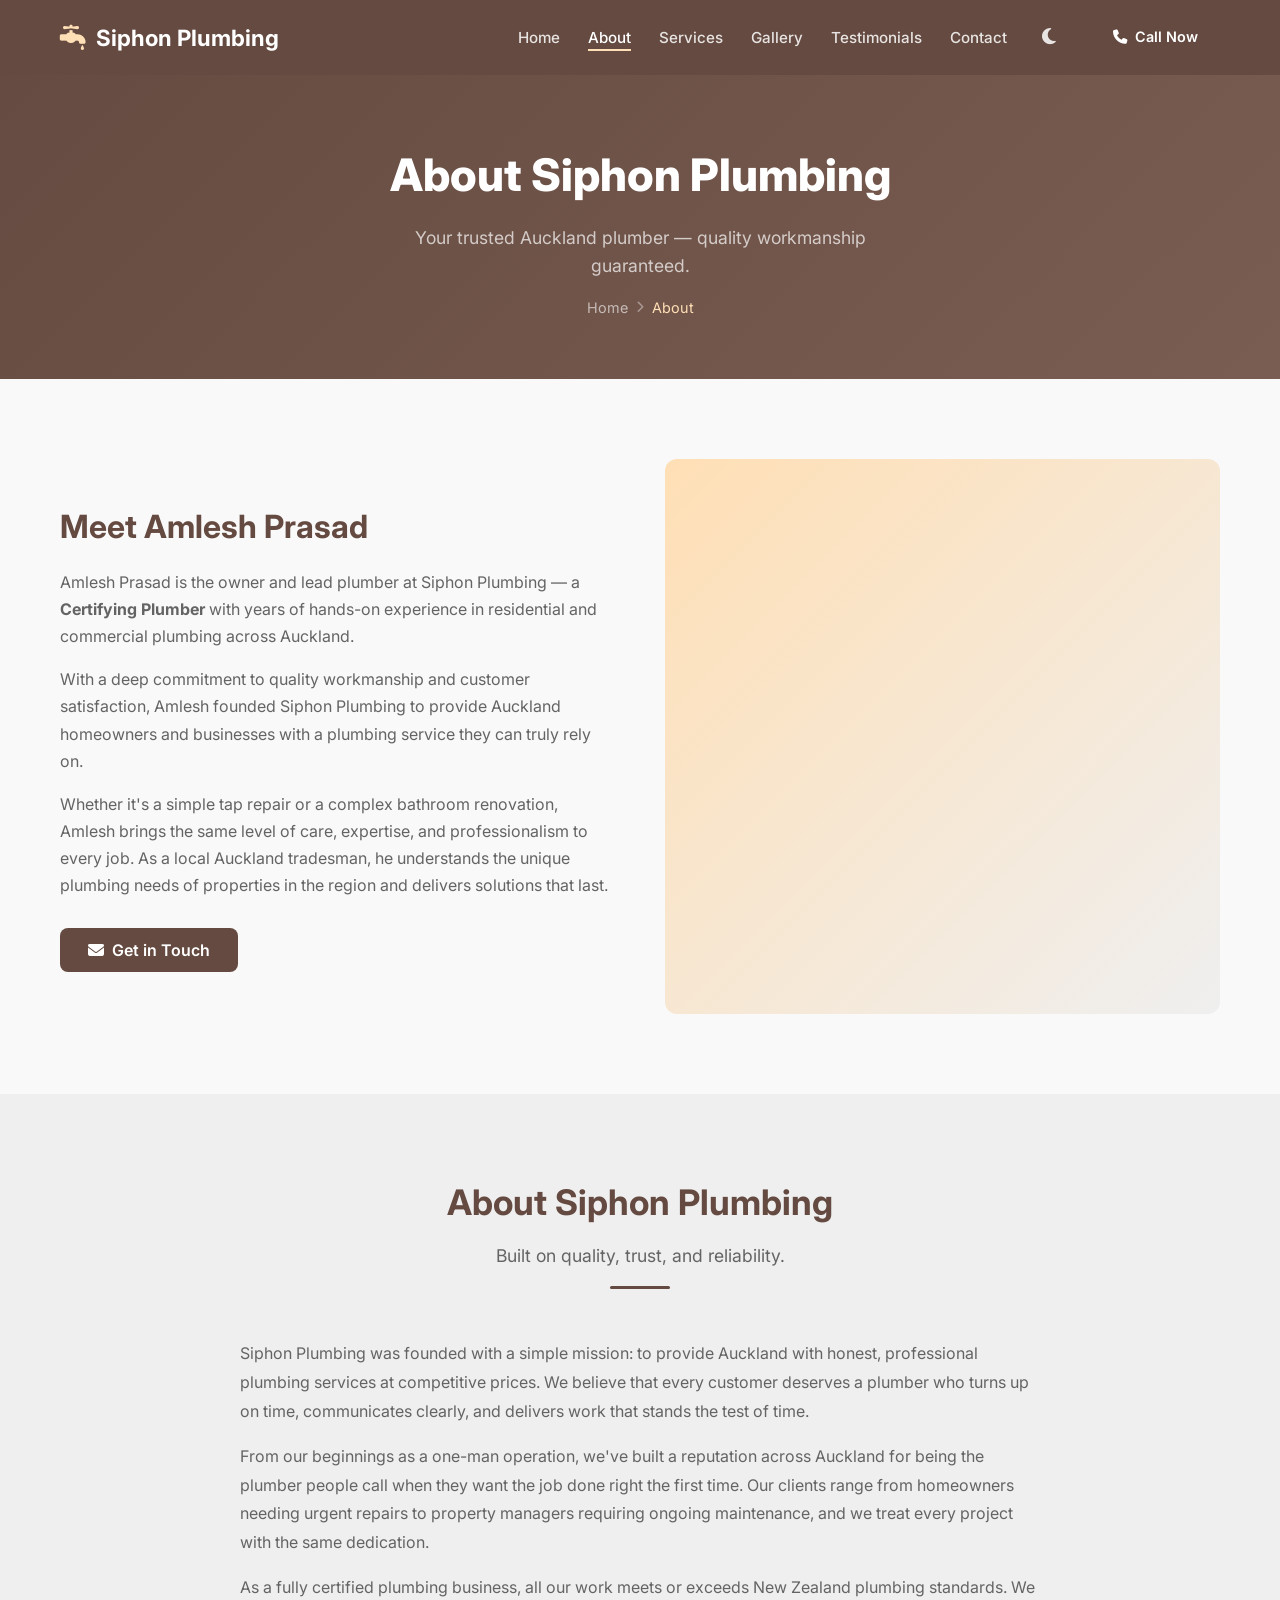
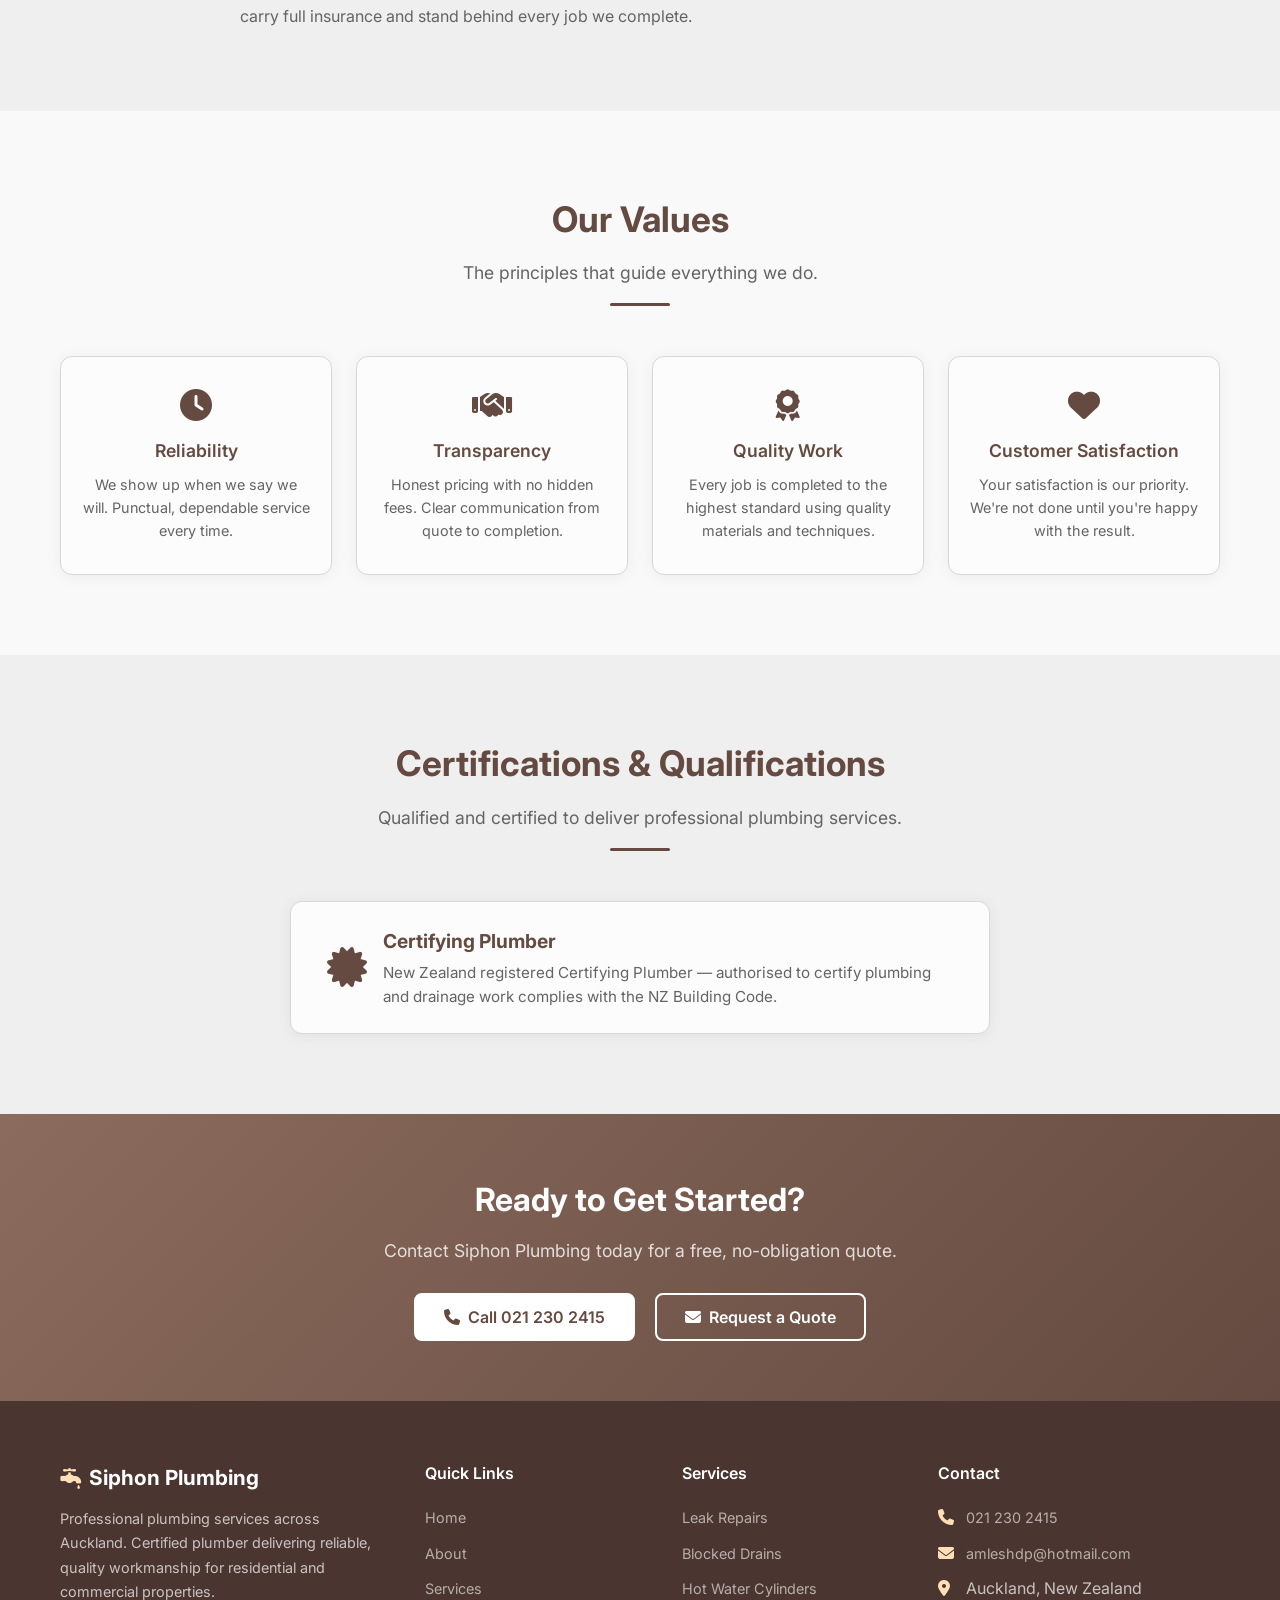
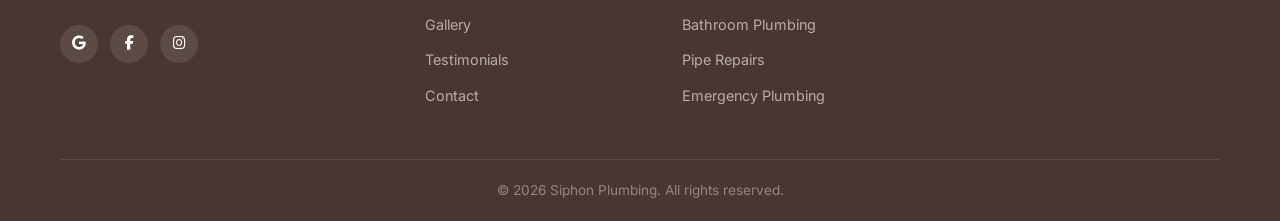
==== commit 141d6b6d: "New warm brown/copper theme with dark mode toggle, localStorage persistence, and system preference d" ====
--- a/about.html
+++ b/about.html
@@ -14,6 +14,9 @@
   <link href="https://fonts.googleapis.com/css2?family=Inter:wght@400;500;600;700;800&display=swap" rel="stylesheet">
   <link rel="stylesheet" href="https://cdnjs.cloudflare.com/ajax/libs/font-awesome/6.5.1/css/all.min.css">
   <link rel="stylesheet" href="css/styles.css">
+  <script>
+    (function(){var s=localStorage.getItem('theme');if(s==='dark'||(!s&&window.matchMedia('(prefers-color-scheme: dark)').matches)){document.documentElement.classList.add('dark')}})();
+  </script>
 </head>
 <body>
 
@@ -33,6 +36,10 @@
           <li><a href="testimonials.html">Testimonials</a></li>
           <li><a href="contact.html">Contact</a></li>
         </ul>
+        <button class="theme-toggle" aria-label="Toggle dark mode">
+          <i class="fas fa-moon"></i>
+          <i class="fas fa-sun"></i>
+        </button>
         <div class="header__cta">
           <a href="tel:0212302415" class="btn btn--primary"><i class="fas fa-phone"></i> Call Now</a>
         </div>
@@ -52,6 +59,11 @@
     <a href="gallery.html">Gallery</a>
     <a href="testimonials.html">Testimonials</a>
     <a href="contact.html">Contact</a>
+    <button class="theme-toggle" aria-label="Toggle dark mode" style="background:none;border:none;color:rgba(255,255,255,0.85);font-size:1.15rem;cursor:pointer;padding:12px 0;display:flex;align-items:center;gap:8px;width:100%;border-top:1px solid rgba(255,255,255,0.1);">
+      <i class="fas fa-moon"></i>
+      <i class="fas fa-sun"></i>
+      <span style="font-size:1.05rem;font-weight:500;">Toggle Dark Mode</span>
+    </button>
     <a href="tel:0212302415" class="btn btn--primary"><i class="fas fa-phone"></i> Call Now</a>
   </nav>
 
@@ -144,10 +156,10 @@
         <div class="accent-line"></div>
       </div>
       <div style="max-width: 700px; margin: 0 auto; text-align: center;" class="fade-up">
-        <div style="display: inline-flex; align-items: center; gap: 16px; background: var(--white); padding: 24px 36px; border-radius: var(--radius-lg); box-shadow: var(--shadow); border: 1px solid var(--border);">
+        <div style="display: inline-flex; align-items: center; gap: 16px; background: var(--card-bg); padding: 24px 36px; border-radius: var(--radius-lg); box-shadow: var(--shadow); border: 1px solid var(--border);">
           <i class="fas fa-certificate" style="font-size: 2.5rem; color: var(--accent);"></i>
           <div style="text-align: left;">
-            <h3 style="font-size: 1.2rem; color: var(--navy); margin-bottom: 4px;">Certifying Plumber</h3>
+            <h3 style="font-size: 1.2rem; color: var(--heading); margin-bottom: 4px;">Certifying Plumber</h3>
             <p style="color: var(--charcoal-light); font-size: 0.95rem;">New Zealand registered Certifying Plumber — authorised to certify plumbing and drainage work complies with the NZ Building Code.</p>
           </div>
         </div>
--- a/css/styles.css
+++ b/css/styles.css
@@ -1,25 +1,48 @@
 :root {
-  --navy: #0f2b4c;
-  --navy-light: #163a5f;
-  --navy-dark: #091e36;
+  --navy: #644a40;
+  --navy-light: #7a5d52;
+  --navy-dark: #4a3530;
   --white: #ffffff;
-  --off-white: #f8f9fa;
-  --charcoal: #2d3436;
-  --charcoal-light: #636e72;
-  --light-grey: #f0f3f6;
-  --accent: #2980b9;
-  --accent-hover: #2471a3;
-  --accent-light: #d4e6f1;
-  --steel: #b2bec3;
-  --border: #dfe6e9;
-  --success: #27ae60;
-  --shadow: 0 2px 15px rgba(0, 0, 0, 0.08);
-  --shadow-lg: 0 10px 40px rgba(0, 0, 0, 0.12);
-  --radius: 8px;
-  --radius-lg: 12px;
+  --page-bg: #f9f9f9;
+  --card-bg: #fcfcfc;
+  --section-alt: #efefef;
+  --heading: #644a40;
+  --charcoal: #202020;
+  --charcoal-light: #646464;
+  --accent: #644a40;
+  --accent-hover: #4a3530;
+  --accent-light: #ffdfb5;
+  --primary-fg: #ffffff;
+  --steel: #b5b5b5;
+  --border: #d8d8d8;
+  --success: #22c55e;
+  --shadow: 0 2px 15px rgba(0, 0, 0, 0.06);
+  --shadow-lg: 0 10px 40px rgba(0, 0, 0, 0.1);
+  --radius: 0.5rem;
+  --radius-lg: 0.75rem;
   --transition: all 0.3s ease;
   --font: 'Inter', -apple-system, BlinkMacSystemFont, 'Segoe UI', sans-serif;
   --max-width: 1200px;
+}
+
+html.dark {
+  --navy: #1a1a1a;
+  --navy-light: #2a2a2a;
+  --navy-dark: #111111;
+  --page-bg: #111111;
+  --card-bg: #191919;
+  --section-alt: #222222;
+  --heading: #eeeeee;
+  --charcoal: #eeeeee;
+  --charcoal-light: #b4b4b4;
+  --accent: #ffe0c2;
+  --accent-hover: #ffd4ab;
+  --accent-light: #393028;
+  --primary-fg: #111111;
+  --steel: #484848;
+  --border: #2a2a2a;
+  --shadow: 0 2px 15px rgba(0, 0, 0, 0.2);
+  --shadow-lg: 0 10px 40px rgba(0, 0, 0, 0.3);
 }
 
 *,
@@ -38,9 +61,11 @@
 body {
   font-family: var(--font);
   color: var(--charcoal);
+  background-color: var(--page-bg);
   line-height: 1.6;
   -webkit-font-smoothing: antialiased;
   overflow-x: hidden;
+  transition: background-color 0.3s ease, color 0.3s ease;
 }
 
 a {
@@ -70,7 +95,7 @@
 }
 
 .section--grey {
-  background: var(--light-grey);
+  background: var(--section-alt);
 }
 
 .section--navy {
@@ -86,7 +111,7 @@
 .section-header h2 {
   font-size: 2.2rem;
   font-weight: 700;
-  color: var(--navy);
+  color: var(--heading);
   margin-bottom: 12px;
 }
 
@@ -133,18 +158,22 @@
 
 .btn--primary {
   background: var(--accent);
-  color: var(--white);
+  color: var(--primary-fg);
 }
 
 .btn--primary:hover {
   background: var(--accent-hover);
   transform: translateY(-2px);
-  box-shadow: 0 4px 15px rgba(41, 128, 185, 0.4);
+  box-shadow: 0 4px 15px rgba(100, 74, 64, 0.3);
+}
+
+html.dark .btn--primary:hover {
+  box-shadow: 0 4px 15px rgba(255, 224, 194, 0.2);
 }
 
 .btn--secondary {
   background: var(--white);
-  color: var(--navy);
+  color: var(--heading);
   border: 2px solid var(--white);
 }
 
@@ -153,6 +182,17 @@
   color: var(--white);
 }
 
+html.dark .btn--secondary {
+  background: rgba(255, 255, 255, 0.1);
+  color: var(--accent);
+  border-color: var(--accent);
+}
+
+html.dark .btn--secondary:hover {
+  background: var(--accent);
+  color: var(--primary-fg);
+}
+
 .btn--outline {
   background: transparent;
   color: var(--accent);
@@ -161,7 +201,7 @@
 
 .btn--outline:hover {
   background: var(--accent);
-  color: var(--white);
+  color: var(--primary-fg);
 }
 
 .btn--navy {
@@ -213,13 +253,17 @@
 
 .header__logo i {
   font-size: 1.6rem;
+  color: var(--accent-light);
+}
+
+html.dark .header__logo i {
   color: var(--accent);
 }
 
 .header__nav {
   display: flex;
   align-items: center;
-  gap: 32px;
+  gap: 24px;
 }
 
 .header__links {
@@ -241,8 +285,12 @@
   left: 0;
   width: 0;
   height: 2px;
+  background: var(--accent-light);
+  transition: var(--transition);
+}
+
+html.dark .header__links a::after {
   background: var(--accent);
-  transition: var(--transition);
 }
 
 .header__links a:hover,
@@ -258,6 +306,42 @@
 .header__cta .btn {
   padding: 10px 22px;
   font-size: 0.9rem;
+}
+
+/* Dark mode toggle */
+
+.theme-toggle {
+  background: none;
+  border: none;
+  color: rgba(255, 255, 255, 0.85);
+  font-size: 1.15rem;
+  cursor: pointer;
+  padding: 6px;
+  border-radius: 50%;
+  transition: var(--transition);
+  display: flex;
+  align-items: center;
+  justify-content: center;
+  width: 36px;
+  height: 36px;
+}
+
+.theme-toggle:hover {
+  background: rgba(255, 255, 255, 0.1);
+  color: var(--white);
+}
+
+.theme-toggle .fa-sun {
+  display: none;
+}
+
+html.dark .theme-toggle .fa-moon {
+  display: none;
+}
+
+html.dark .theme-toggle .fa-sun {
+  display: inline;
+  color: var(--accent);
 }
 
 .header__hamburger {
@@ -326,6 +410,11 @@
 
 .mobile-nav a:hover,
 .mobile-nav a.active {
+  color: var(--accent-light);
+}
+
+html.dark .mobile-nav a:hover,
+html.dark .mobile-nav a.active {
   color: var(--accent);
 }
 
@@ -342,9 +431,13 @@
   min-height: 100vh;
   display: flex;
   align-items: center;
-  background: linear-gradient(135deg, var(--navy) 0%, var(--navy-light) 50%, var(--accent) 100%);
+  background: linear-gradient(135deg, var(--navy) 0%, var(--navy-light) 50%, #8b6b5d 100%);
   padding-top: 75px;
   overflow: hidden;
+}
+
+html.dark .hero {
+  background: linear-gradient(135deg, #111111 0%, #1a1a1a 50%, #393028 100%);
 }
 
 .hero::before {
@@ -377,6 +470,10 @@
   margin-bottom: 24px;
 }
 
+html.dark .hero__badge {
+  color: var(--accent);
+}
+
 .hero h1 {
   font-size: 3.2rem;
   font-weight: 800;
@@ -389,6 +486,10 @@
   color: var(--accent-light);
 }
 
+html.dark .hero h1 span {
+  color: var(--accent);
+}
+
 .hero p {
   font-size: 1.2rem;
   color: rgba(255, 255, 255, 0.8);
@@ -426,7 +527,7 @@
 /* ===== Quick Contact Bar ===== */
 
 .quick-contact {
-  background: var(--white);
+  background: var(--card-bg);
   box-shadow: var(--shadow);
   border-bottom: 1px solid var(--border);
 }
@@ -454,7 +555,7 @@
 }
 
 .quick-contact__item a {
-  color: var(--navy);
+  color: var(--heading);
   font-weight: 600;
 }
 
@@ -471,7 +572,7 @@
 }
 
 .service-card {
-  background: var(--white);
+  background: var(--card-bg);
   border-radius: var(--radius-lg);
   padding: 36px 28px;
   text-align: center;
@@ -509,13 +610,13 @@
 }
 
 .service-card:hover .service-card__icon i {
-  color: var(--white);
+  color: var(--primary-fg);
 }
 
 .service-card h3 {
   font-size: 1.15rem;
   font-weight: 600;
-  color: var(--navy);
+  color: var(--heading);
   margin-bottom: 10px;
 }
 
@@ -537,7 +638,7 @@
 .why-content h2 {
   font-size: 2.2rem;
   font-weight: 700;
-  color: var(--navy);
+  color: var(--heading);
   margin-bottom: 16px;
 }
 
@@ -578,7 +679,7 @@
 .why-item h4 {
   font-size: 1rem;
   font-weight: 600;
-  color: var(--navy);
+  color: var(--heading);
   margin-bottom: 2px;
 }
 
@@ -592,7 +693,7 @@
   border-radius: var(--radius-lg);
   overflow: hidden;
   aspect-ratio: 4/3;
-  background: linear-gradient(135deg, var(--accent-light), var(--light-grey));
+  background: linear-gradient(135deg, var(--accent-light), var(--section-alt));
   display: flex;
   align-items: center;
   justify-content: center;
@@ -613,7 +714,7 @@
 }
 
 .testimonial-card {
-  background: var(--white);
+  background: var(--card-bg);
   border-radius: var(--radius-lg);
   padding: 32px;
   box-shadow: var(--shadow);
@@ -660,7 +761,7 @@
 
 .testimonial-card__name {
   font-weight: 600;
-  color: var(--navy);
+  color: var(--heading);
   font-size: 0.95rem;
 }
 
@@ -682,7 +783,7 @@
   border-radius: var(--radius);
   overflow: hidden;
   aspect-ratio: 4/3;
-  background: var(--light-grey);
+  background: var(--section-alt);
   display: flex;
   align-items: center;
   justify-content: center;
@@ -716,12 +817,16 @@
 .gallery-item__overlay {
   position: absolute;
   inset: 0;
-  background: rgba(15, 43, 76, 0.7);
+  background: rgba(100, 74, 64, 0.7);
   display: flex;
   align-items: center;
   justify-content: center;
   opacity: 0;
   transition: var(--transition);
+}
+
+html.dark .gallery-item__overlay {
+  background: rgba(0, 0, 0, 0.6);
 }
 
 .gallery-item:hover .gallery-item__overlay {
@@ -741,7 +846,7 @@
 }
 
 .faq-item {
-  background: var(--white);
+  background: var(--card-bg);
   border-radius: var(--radius);
   margin-bottom: 12px;
   box-shadow: var(--shadow);
@@ -761,7 +866,7 @@
   padding: 20px 24px;
   cursor: pointer;
   font-weight: 600;
-  color: var(--navy);
+  color: var(--heading);
   gap: 16px;
   transition: var(--transition);
   background: none;
@@ -837,7 +942,7 @@
 
 .contact-info__text h4 {
   font-weight: 600;
-  color: var(--navy);
+  color: var(--heading);
   margin-bottom: 4px;
 }
 
@@ -852,7 +957,7 @@
 }
 
 .contact-form {
-  background: var(--white);
+  background: var(--card-bg);
   padding: 36px;
   border-radius: var(--radius-lg);
   box-shadow: var(--shadow);
@@ -862,7 +967,7 @@
 .contact-form h3 {
   font-size: 1.4rem;
   font-weight: 700;
-  color: var(--navy);
+  color: var(--heading);
   margin-bottom: 24px;
 }
 
@@ -880,7 +985,7 @@
   display: block;
   font-size: 0.9rem;
   font-weight: 600;
-  color: var(--navy);
+  color: var(--heading);
   margin-bottom: 6px;
 }
 
@@ -895,7 +1000,7 @@
   font-size: 0.95rem;
   color: var(--charcoal);
   transition: var(--transition);
-  background: var(--off-white);
+  background: var(--page-bg);
 }
 
 .form-group input:focus,
@@ -903,8 +1008,14 @@
 .form-group textarea:focus {
   outline: none;
   border-color: var(--accent);
-  box-shadow: 0 0 0 3px rgba(41, 128, 185, 0.1);
-  background: var(--white);
+  box-shadow: 0 0 0 3px rgba(100, 74, 64, 0.1);
+  background: var(--card-bg);
+}
+
+html.dark .form-group input:focus,
+html.dark .form-group select:focus,
+html.dark .form-group textarea:focus {
+  box-shadow: 0 0 0 3px rgba(255, 224, 194, 0.1);
 }
 
 .form-group textarea {
@@ -914,7 +1025,7 @@
 
 .form-group select {
   appearance: none;
-  background-image: url("data:image/svg+xml,%3Csvg xmlns='http://www.w3.org/2000/svg' width='12' height='12' viewBox='0 0 12 12'%3E%3Cpath fill='%23636e72' d='M6 8L1 3h10z'/%3E%3C/svg%3E");
+  background-image: url("data:image/svg+xml,%3Csvg xmlns='http://www.w3.org/2000/svg' width='12' height='12' viewBox='0 0 12 12'%3E%3Cpath fill='%23646464' d='M6 8L1 3h10z'/%3E%3C/svg%3E");
   background-repeat: no-repeat;
   background-position: right 16px center;
   padding-right: 40px;
@@ -937,7 +1048,7 @@
 }
 
 .form-success h3 {
-  color: var(--navy);
+  color: var(--heading);
   margin-bottom: 8px;
 }
 
@@ -957,9 +1068,13 @@
 /* ===== CTA Banner ===== */
 
 .cta-banner {
-  background: linear-gradient(135deg, var(--accent) 0%, var(--navy) 100%);
+  background: linear-gradient(135deg, #8b6b5d 0%, var(--navy) 100%);
   padding: 60px 0;
   text-align: center;
+}
+
+html.dark .cta-banner {
+  background: linear-gradient(135deg, #393028 0%, #111111 100%);
 }
 
 .cta-banner h2 {
@@ -991,7 +1106,7 @@
 .about-intro__content h2 {
   font-size: 2rem;
   font-weight: 700;
-  color: var(--navy);
+  color: var(--heading);
   margin-bottom: 16px;
 }
 
@@ -1005,7 +1120,7 @@
   border-radius: var(--radius-lg);
   overflow: hidden;
   aspect-ratio: 1;
-  background: linear-gradient(135deg, var(--accent-light), var(--light-grey));
+  background: linear-gradient(135deg, var(--accent-light), var(--section-alt));
   display: flex;
   align-items: center;
   justify-content: center;
@@ -1026,7 +1141,7 @@
 .value-card {
   text-align: center;
   padding: 32px 20px;
-  background: var(--white);
+  background: var(--card-bg);
   border-radius: var(--radius-lg);
   box-shadow: var(--shadow);
   border: 1px solid var(--border);
@@ -1047,7 +1162,7 @@
 .value-card h3 {
   font-size: 1.1rem;
   font-weight: 600;
-  color: var(--navy);
+  color: var(--heading);
   margin-bottom: 8px;
 }
 
@@ -1082,7 +1197,7 @@
 .service-detail__content h2 {
   font-size: 1.8rem;
   font-weight: 700;
-  color: var(--navy);
+  color: var(--heading);
   margin-bottom: 12px;
 }
 
@@ -1112,7 +1227,7 @@
 .service-detail__image {
   border-radius: var(--radius-lg);
   aspect-ratio: 4/3;
-  background: var(--light-grey);
+  background: var(--section-alt);
   display: flex;
   align-items: center;
   justify-content: center;
@@ -1131,6 +1246,10 @@
   background: linear-gradient(135deg, var(--navy) 0%, var(--navy-light) 100%);
   padding: 140px 0 60px;
   text-align: center;
+}
+
+html.dark .page-banner {
+  background: linear-gradient(135deg, #111111 0%, #1a1a1a 100%);
 }
 
 .page-banner h1 {
@@ -1166,6 +1285,10 @@
 
 .breadcrumb span {
   color: var(--accent-light);
+}
+
+html.dark .breadcrumb span {
+  color: var(--accent);
 }
 
 .breadcrumb i {
@@ -1200,6 +1323,10 @@
 }
 
 .footer__brand h3 i {
+  color: var(--accent-light);
+}
+
+html.dark .footer__brand h3 i {
   color: var(--accent);
 }
 
@@ -1229,6 +1356,7 @@
 
 .footer__social a:hover {
   background: var(--accent);
+  color: var(--primary-fg);
 }
 
 .footer__col h4 {
@@ -1248,13 +1376,21 @@
 }
 
 .footer__col ul a:hover {
+  color: var(--accent-light);
+}
+
+html.dark .footer__col ul a:hover {
   color: var(--accent);
 }
 
 .footer__col ul li i {
   margin-right: 8px;
-  color: var(--accent);
+  color: var(--accent-light);
   width: 16px;
+}
+
+html.dark .footer__col ul li i {
+  color: var(--accent);
 }
 
 .footer__bottom {
@@ -1283,7 +1419,7 @@
   align-items: center;
   justify-content: center;
   gap: 10px;
-  color: var(--white);
+  color: var(--primary-fg);
   font-size: 1.1rem;
   font-weight: 700;
 }
@@ -1291,6 +1427,13 @@
 .sticky-call a i {
   font-size: 1.2rem;
 }
+
+/* ===== Inline style helpers ===== */
+
+.text-heading { color: var(--heading) !important; }
+.text-muted { color: var(--charcoal-light) !important; }
+.bg-card { background: var(--card-bg) !important; }
+.bg-section-alt { background: var(--section-alt) !important; }
 
 /* ===== Scroll Animations ===== */
 
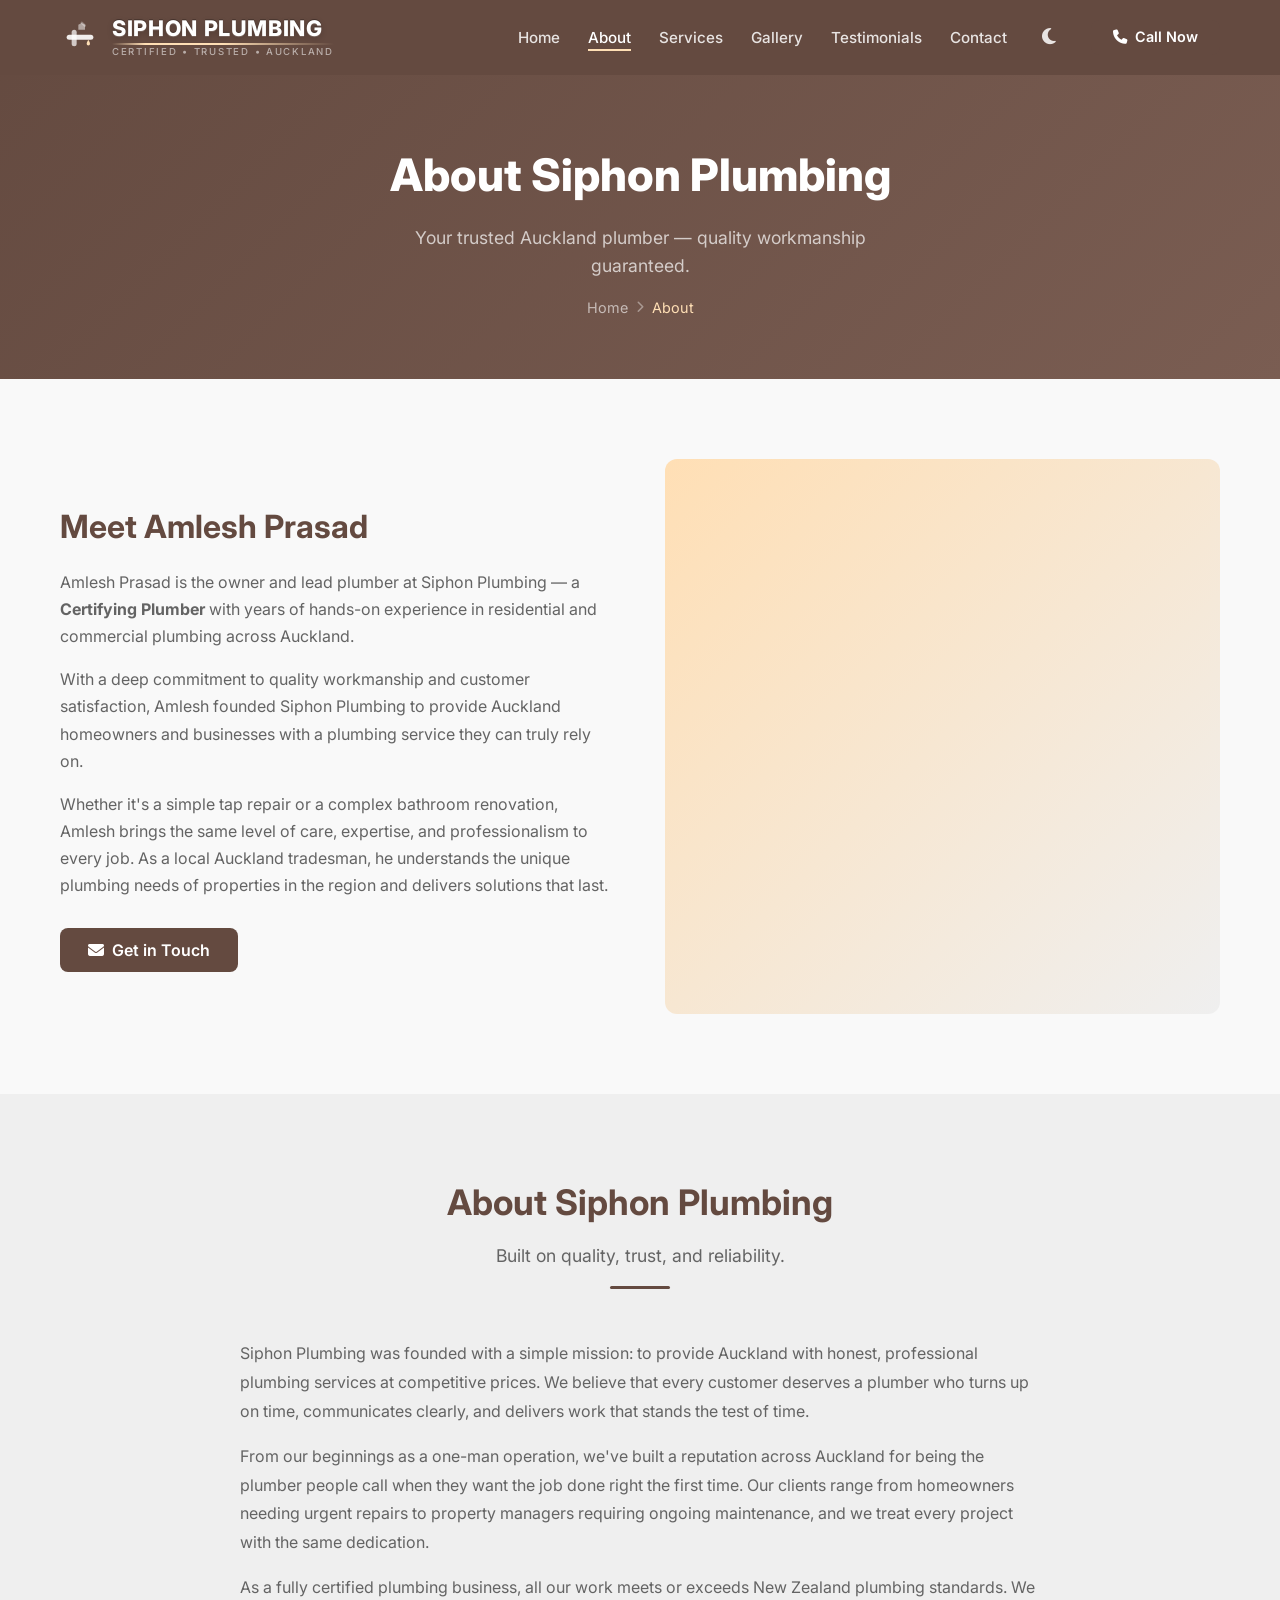
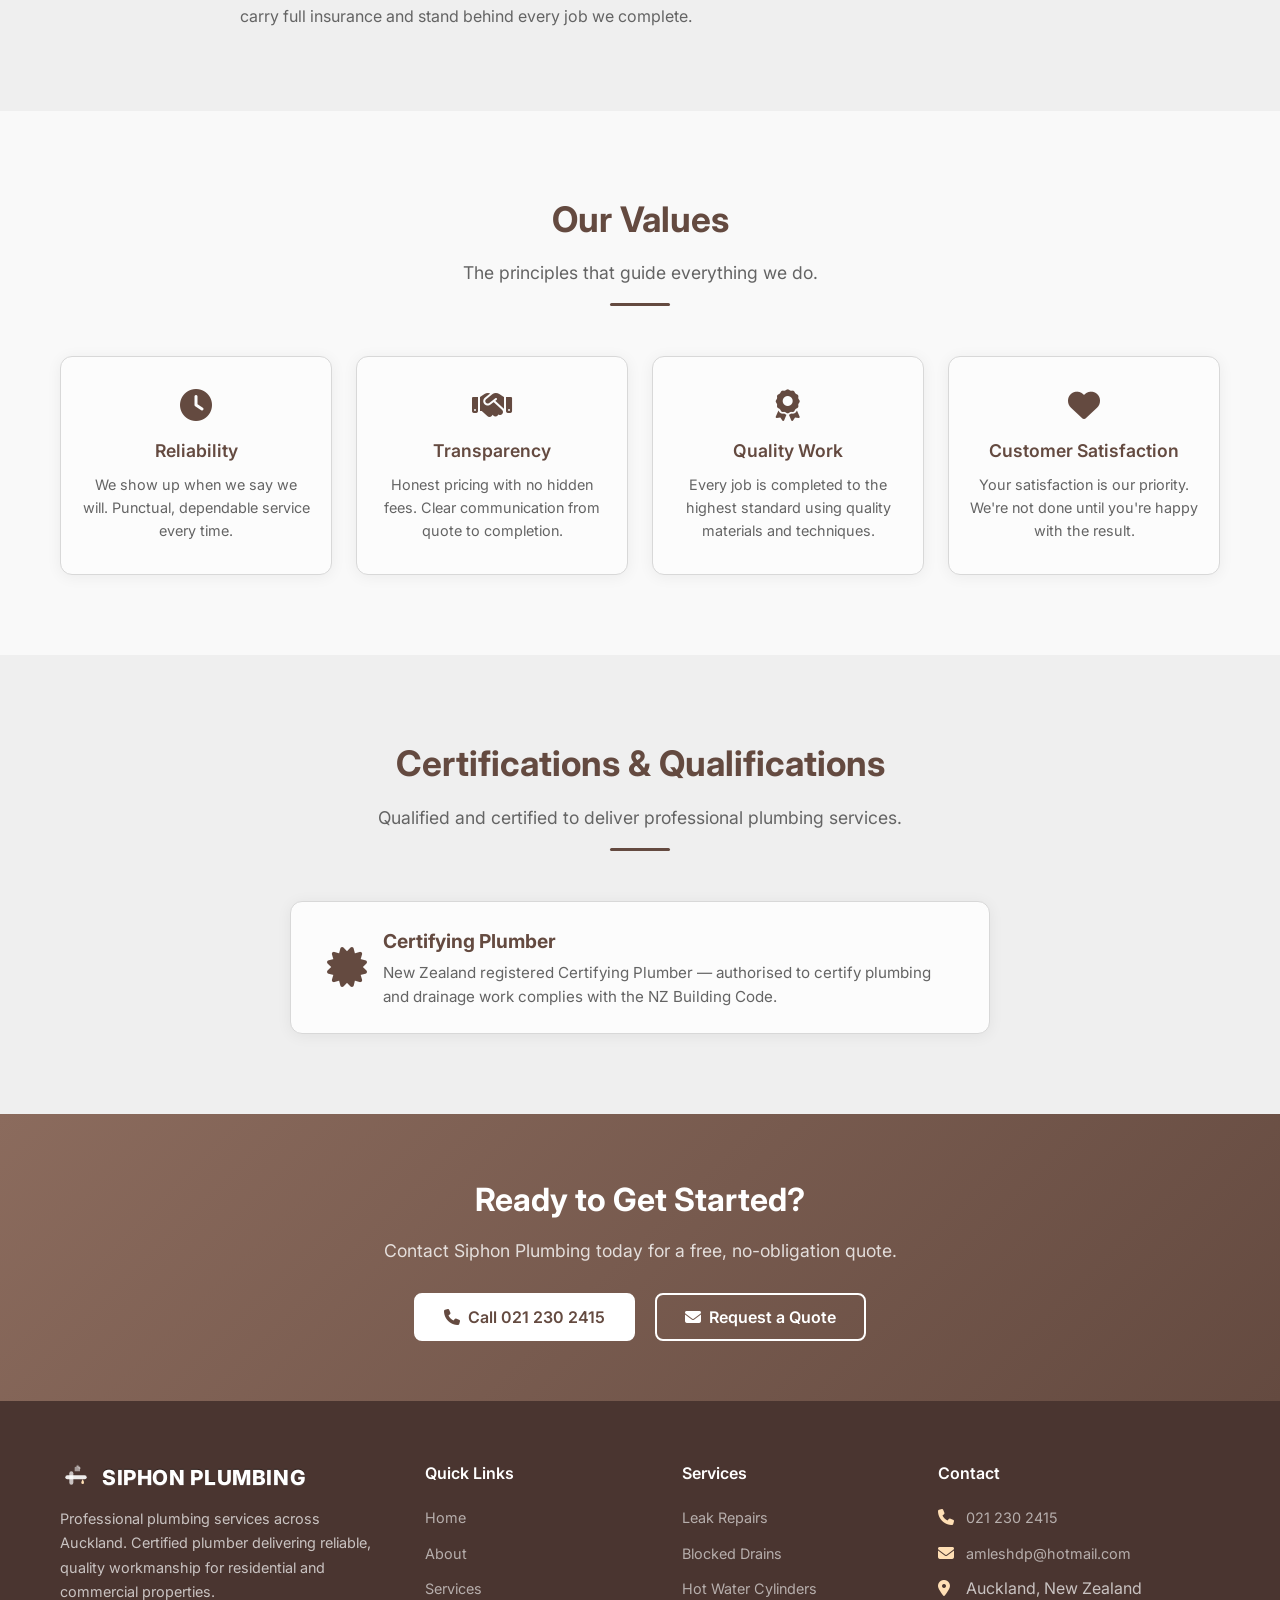
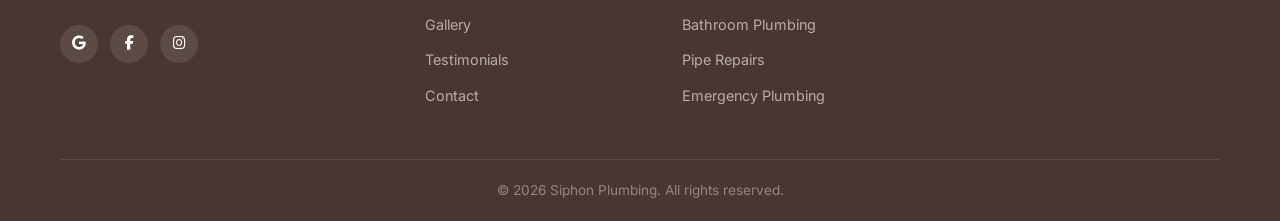
==== commit 47fc3efe: "Premium logo redesign with custom SVG pipe/wrench motif, embossed text, and creative gradient underl" ====
--- a/about.html
+++ b/about.html
@@ -24,8 +24,19 @@
   <header class="header">
     <div class="container header__inner">
       <a href="index.html" class="header__logo">
-        <i class="fas fa-faucet-drip"></i>
-        Siphon Plumbing
+        <div class="logo-icon">
+          <svg viewBox="0 0 48 48" fill="none" xmlns="http://www.w3.org/2000/svg">
+            <rect x="8" y="20" width="32" height="6" rx="3" fill="currentColor" opacity="0.9"/>
+            <rect x="14" y="14" width="6" height="20" rx="3" fill="currentColor" opacity="0.7"/>
+            <path d="M34 26c0 0 2 3 2 5a2 2 0 01-4 0c0-2 2-5 2-5z" fill="#ffdfb5"/>
+            <path d="M22 8l4-2 4 2v6h-8V8z" fill="currentColor" opacity="0.5"/>
+            <rect x="24" y="6" width="8" height="3" rx="1.5" fill="currentColor" opacity="0.3" transform="rotate(45 28 7.5)"/>
+          </svg>
+        </div>
+        <div class="logo-text">
+          <span class="logo-text__main">Siphon Plumbing</span>
+          <span class="logo-text__sub">Certified &bull; Trusted &bull; Auckland</span>
+        </div>
       </a>
       <nav class="header__nav">
         <ul class="header__links">
@@ -182,7 +193,18 @@
     <div class="container">
       <div class="footer__grid">
         <div class="footer__brand">
-          <h3><i class="fas fa-faucet-drip"></i> Siphon Plumbing</h3>
+          <h3 style="display:flex;align-items:center;gap:10px;">
+            <div class="logo-icon">
+              <svg viewBox="0 0 48 48" fill="none" xmlns="http://www.w3.org/2000/svg">
+                <rect x="8" y="20" width="32" height="6" rx="3" fill="currentColor" opacity="0.9"/>
+                <rect x="14" y="14" width="6" height="20" rx="3" fill="currentColor" opacity="0.7"/>
+                <path d="M34 26c0 0 2 3 2 5a2 2 0 01-4 0c0-2 2-5 2-5z" fill="#ffdfb5"/>
+                <path d="M22 8l4-2 4 2v6h-8V8z" fill="currentColor" opacity="0.5"/>
+                <rect x="24" y="6" width="8" height="3" rx="1.5" fill="currentColor" opacity="0.3" transform="rotate(45 28 7.5)"/>
+              </svg>
+            </div>
+            <span class="footer__logo-text"><span class="logo-text__main">Siphon Plumbing</span></span>
+          </h3>
           <p>Professional plumbing services across Auckland. Certified plumber delivering reliable, quality workmanship for residential and commercial properties.</p>
           <div class="footer__social">
             <a href="https://maps.app.goo.gl/bJ7UKZkLiNxj65kf9" target="_blank" rel="noopener" aria-label="Google Maps"><i class="fab fa-google"></i></a>
--- a/css/styles.css
+++ b/css/styles.css
@@ -245,19 +245,105 @@
 .header__logo {
   display: flex;
   align-items: center;
-  gap: 10px;
+  gap: 12px;
   color: var(--white);
   font-size: 1.4rem;
-  font-weight: 700;
-}
-
-.header__logo i {
-  font-size: 1.6rem;
-  color: var(--accent-light);
-}
-
-html.dark .header__logo i {
-  color: var(--accent);
+  font-weight: 800;
+  letter-spacing: -0.02em;
+  position: relative;
+}
+
+.header__logo:hover {
+  opacity: 0.95;
+}
+
+.logo-icon {
+  width: 40px;
+  height: 40px;
+  flex-shrink: 0;
+}
+
+.logo-icon svg {
+  width: 100%;
+  height: 100%;
+}
+
+.logo-text {
+  display: flex;
+  flex-direction: column;
+  line-height: 1;
+  gap: 2px;
+}
+
+.logo-text__main {
+  font-size: 1.35rem;
+  font-weight: 800;
+  letter-spacing: 0.03em;
+  text-transform: uppercase;
+  text-shadow:
+    0 1px 0 rgba(255, 255, 255, 0.15),
+    0 -1px 0 rgba(0, 0, 0, 0.3),
+    0 2px 6px rgba(0, 0, 0, 0.2);
+  position: relative;
+  padding-bottom: 5px;
+}
+
+.logo-text__main::after {
+  content: '';
+  position: absolute;
+  bottom: 0;
+  left: 0;
+  right: 0;
+  height: 2px;
+  background: linear-gradient(
+    90deg,
+    transparent 0%,
+    var(--accent-light) 15%,
+    var(--accent-light) 50%,
+    transparent 100%
+  );
+  border-radius: 2px;
+}
+
+html.dark .logo-text__main::after {
+  background: linear-gradient(
+    90deg,
+    transparent 0%,
+    var(--accent) 15%,
+    var(--accent) 50%,
+    transparent 100%
+  );
+}
+
+.logo-text__sub {
+  font-size: 0.6rem;
+  font-weight: 500;
+  letter-spacing: 0.18em;
+  text-transform: uppercase;
+  color: rgba(255, 255, 255, 0.55);
+}
+
+/* Footer logo */
+.footer__logo-text {
+  display: inline;
+}
+
+.footer__logo-text .logo-text__main {
+  font-size: 1.3rem;
+  display: inline;
+  padding-bottom: 0;
+  text-shadow:
+    0 1px 0 rgba(255, 255, 255, 0.1),
+    0 -1px 0 rgba(0, 0, 0, 0.4);
+}
+
+.footer__logo-text .logo-text__main::after {
+  display: none;
+}
+
+.footer .logo-icon {
+  width: 32px;
+  height: 32px;
 }
 
 .header__nav {
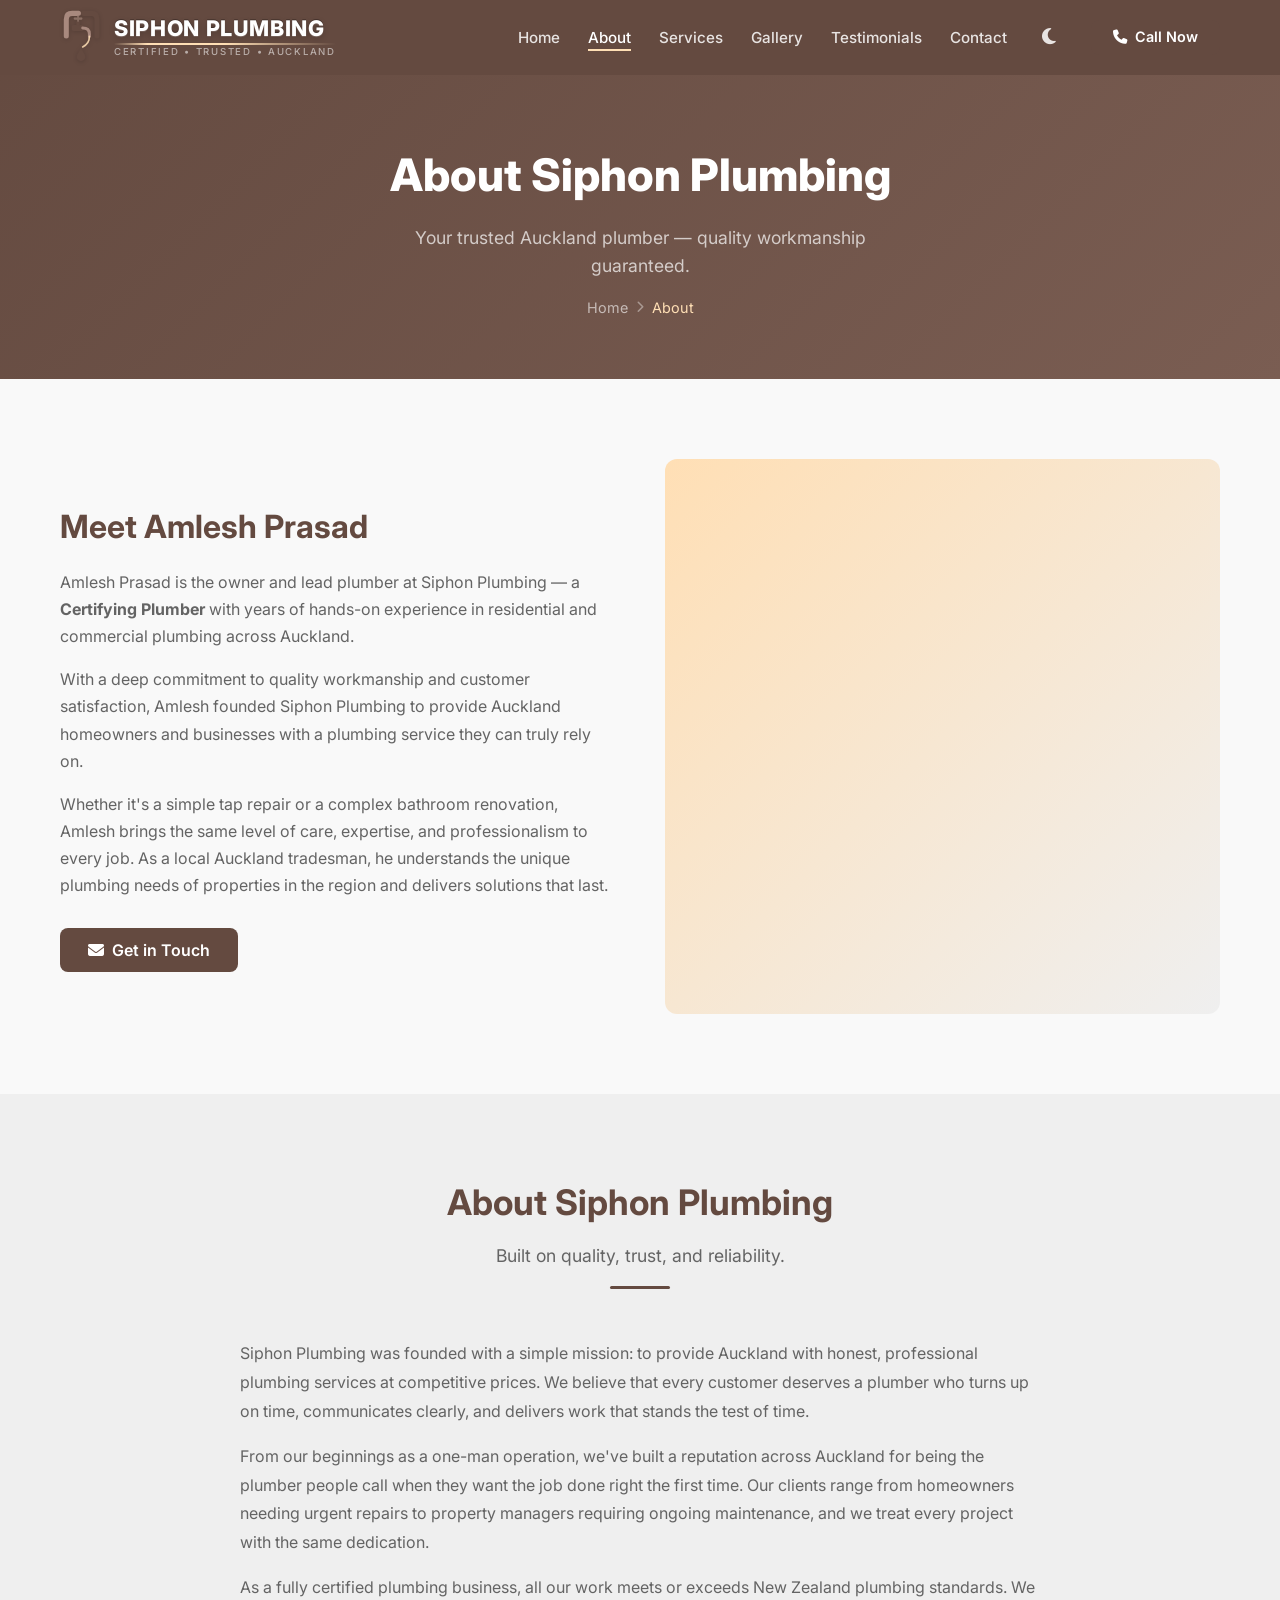
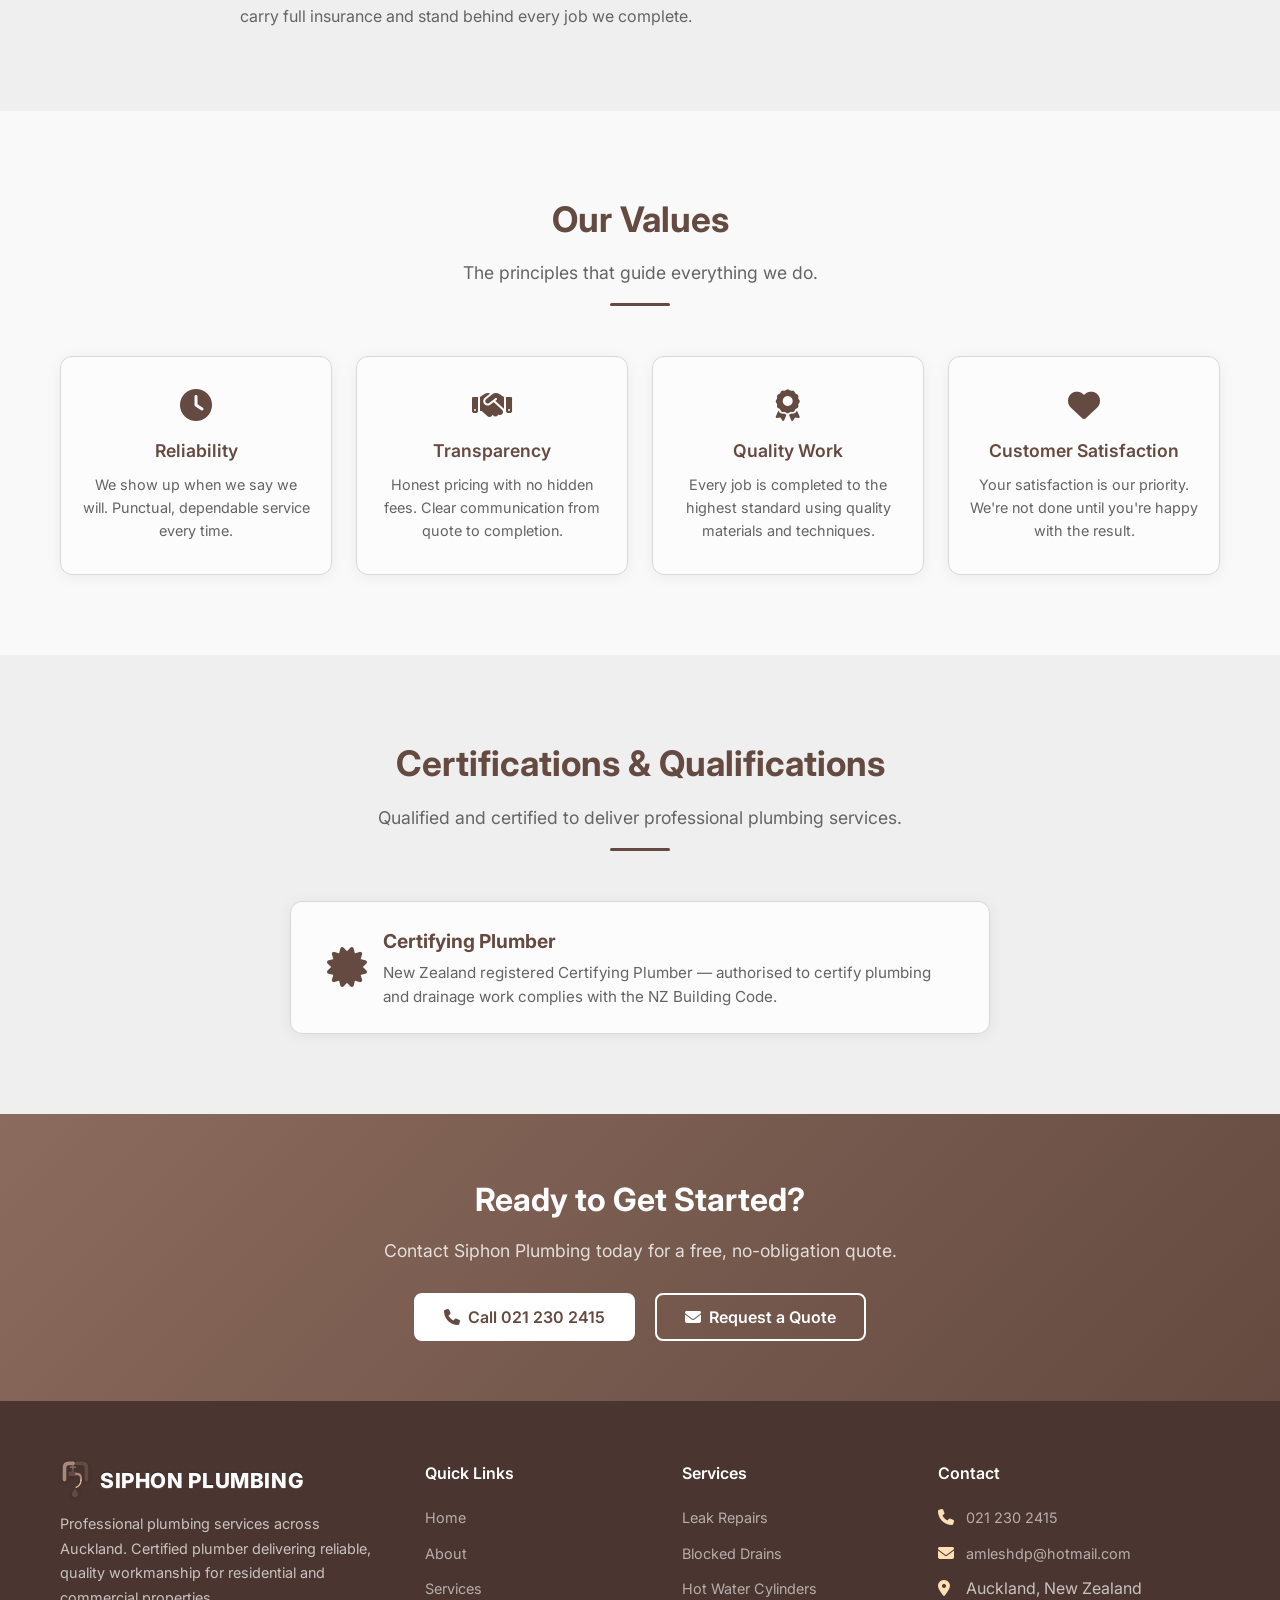
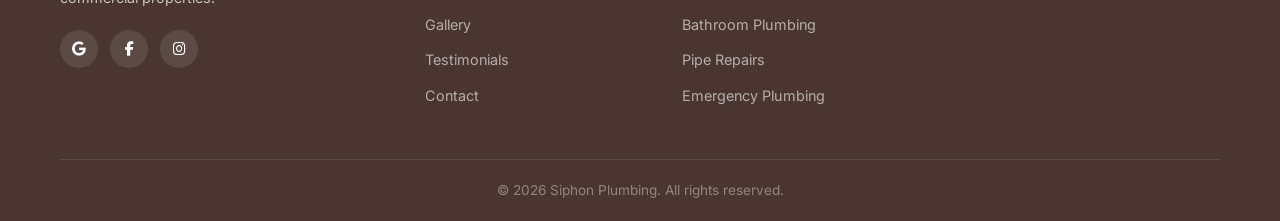
==== commit bef65a15: "New logo SVG matching reference design - pipe frame, faucet with cross handle, water arc and drop in" ====
--- a/about.html
+++ b/about.html
@@ -25,12 +25,18 @@
     <div class="container header__inner">
       <a href="index.html" class="header__logo">
         <div class="logo-icon">
-          <svg viewBox="0 0 48 48" fill="none" xmlns="http://www.w3.org/2000/svg">
-            <rect x="8" y="20" width="32" height="6" rx="3" fill="currentColor" opacity="0.9"/>
-            <rect x="14" y="14" width="6" height="20" rx="3" fill="currentColor" opacity="0.7"/>
-            <path d="M34 26c0 0 2 3 2 5a2 2 0 01-4 0c0-2 2-5 2-5z" fill="#ffdfb5"/>
-            <path d="M22 8l4-2 4 2v6h-8V8z" fill="currentColor" opacity="0.5"/>
-            <rect x="24" y="6" width="8" height="3" rx="1.5" fill="currentColor" opacity="0.3" transform="rotate(45 28 7.5)"/>
+          <svg viewBox="0 0 100 130" xmlns="http://www.w3.org/2000/svg">
+            <path d="M15 62 L15 22 Q15 8 29 8 L44 8" fill="none" stroke="var(--pipe-light)" stroke-width="12" stroke-linecap="round" stroke-linejoin="round"/>
+            <path d="M56 8 L74 8 Q88 8 88 22 L88 62" fill="none" stroke="var(--pipe-dark)" stroke-width="12" stroke-linecap="round" stroke-linejoin="round"/>
+            <rect x="28" y="36" width="28" height="14" rx="4" fill="var(--pipe-dark)"/>
+            <rect x="39" y="26" width="8" height="12" rx="3" fill="var(--pipe-dark)"/>
+            <rect x="34" y="18" width="18" height="5" rx="2.5" fill="var(--pipe-mid)"/>
+            <rect x="41" y="13" width="4" height="15" rx="2" fill="var(--pipe-mid)"/>
+            <circle cx="35" cy="20.5" r="2.5" fill="var(--pipe-mid)"/>
+            <circle cx="51" cy="20.5" r="2.5" fill="var(--pipe-mid)"/>
+            <path d="M54 43 Q70 43 70 57 L70 63" fill="none" stroke="var(--pipe-light)" stroke-width="7" stroke-linecap="round"/>
+            <path d="M70 63 Q70 80 54 88" fill="none" stroke="var(--pipe-water)" stroke-width="4" stroke-linecap="round" opacity="0.85"/>
+            <path d="M50 92 L41 106 Q36 118 50 122 Q64 118 59 106 Z" fill="var(--pipe-dark)"/>
           </svg>
         </div>
         <div class="logo-text">
@@ -195,12 +201,18 @@
         <div class="footer__brand">
           <h3 style="display:flex;align-items:center;gap:10px;">
             <div class="logo-icon">
-              <svg viewBox="0 0 48 48" fill="none" xmlns="http://www.w3.org/2000/svg">
-                <rect x="8" y="20" width="32" height="6" rx="3" fill="currentColor" opacity="0.9"/>
-                <rect x="14" y="14" width="6" height="20" rx="3" fill="currentColor" opacity="0.7"/>
-                <path d="M34 26c0 0 2 3 2 5a2 2 0 01-4 0c0-2 2-5 2-5z" fill="#ffdfb5"/>
-                <path d="M22 8l4-2 4 2v6h-8V8z" fill="currentColor" opacity="0.5"/>
-                <rect x="24" y="6" width="8" height="3" rx="1.5" fill="currentColor" opacity="0.3" transform="rotate(45 28 7.5)"/>
+              <svg viewBox="0 0 100 130" xmlns="http://www.w3.org/2000/svg">
+                <path d="M15 62 L15 22 Q15 8 29 8 L44 8" fill="none" stroke="var(--pipe-light)" stroke-width="12" stroke-linecap="round" stroke-linejoin="round"/>
+                <path d="M56 8 L74 8 Q88 8 88 22 L88 62" fill="none" stroke="var(--pipe-dark)" stroke-width="12" stroke-linecap="round" stroke-linejoin="round"/>
+                <rect x="28" y="36" width="28" height="14" rx="4" fill="var(--pipe-dark)"/>
+                <rect x="39" y="26" width="8" height="12" rx="3" fill="var(--pipe-dark)"/>
+                <rect x="34" y="18" width="18" height="5" rx="2.5" fill="var(--pipe-mid)"/>
+                <rect x="41" y="13" width="4" height="15" rx="2" fill="var(--pipe-mid)"/>
+                <circle cx="35" cy="20.5" r="2.5" fill="var(--pipe-mid)"/>
+                <circle cx="51" cy="20.5" r="2.5" fill="var(--pipe-mid)"/>
+                <path d="M54 43 Q70 43 70 57 L70 63" fill="none" stroke="var(--pipe-light)" stroke-width="7" stroke-linecap="round"/>
+                <path d="M70 63 Q70 80 54 88" fill="none" stroke="var(--pipe-water)" stroke-width="4" stroke-linecap="round" opacity="0.85"/>
+                <path d="M50 92 L41 106 Q36 118 50 122 Q64 118 59 106 Z" fill="var(--pipe-dark)"/>
               </svg>
             </div>
             <span class="footer__logo-text"><span class="logo-text__main">Siphon Plumbing</span></span>
--- a/css/styles.css
+++ b/css/styles.css
@@ -258,14 +258,26 @@
 }
 
 .logo-icon {
-  width: 40px;
-  height: 40px;
+  width: 42px;
   flex-shrink: 0;
+  --pipe-dark: #644a40;
+  --pipe-mid: #8b7065;
+  --pipe-light: #a8897e;
+  --pipe-water: #ffdfb5;
+}
+
+html.dark .logo-icon {
+  --pipe-dark: #ffe0c2;
+  --pipe-mid: #ffd4ab;
+  --pipe-light: #ccb09e;
+  --pipe-water: #ffe0c2;
 }
 
 .logo-icon svg {
   width: 100%;
-  height: 100%;
+  height: auto;
+  display: block;
+  filter: drop-shadow(0 1px 2px rgba(0,0,0,0.15));
 }
 
 .logo-text {
@@ -342,8 +354,7 @@
 }
 
 .footer .logo-icon {
-  width: 32px;
-  height: 32px;
+  width: 30px;
 }
 
 .header__nav {
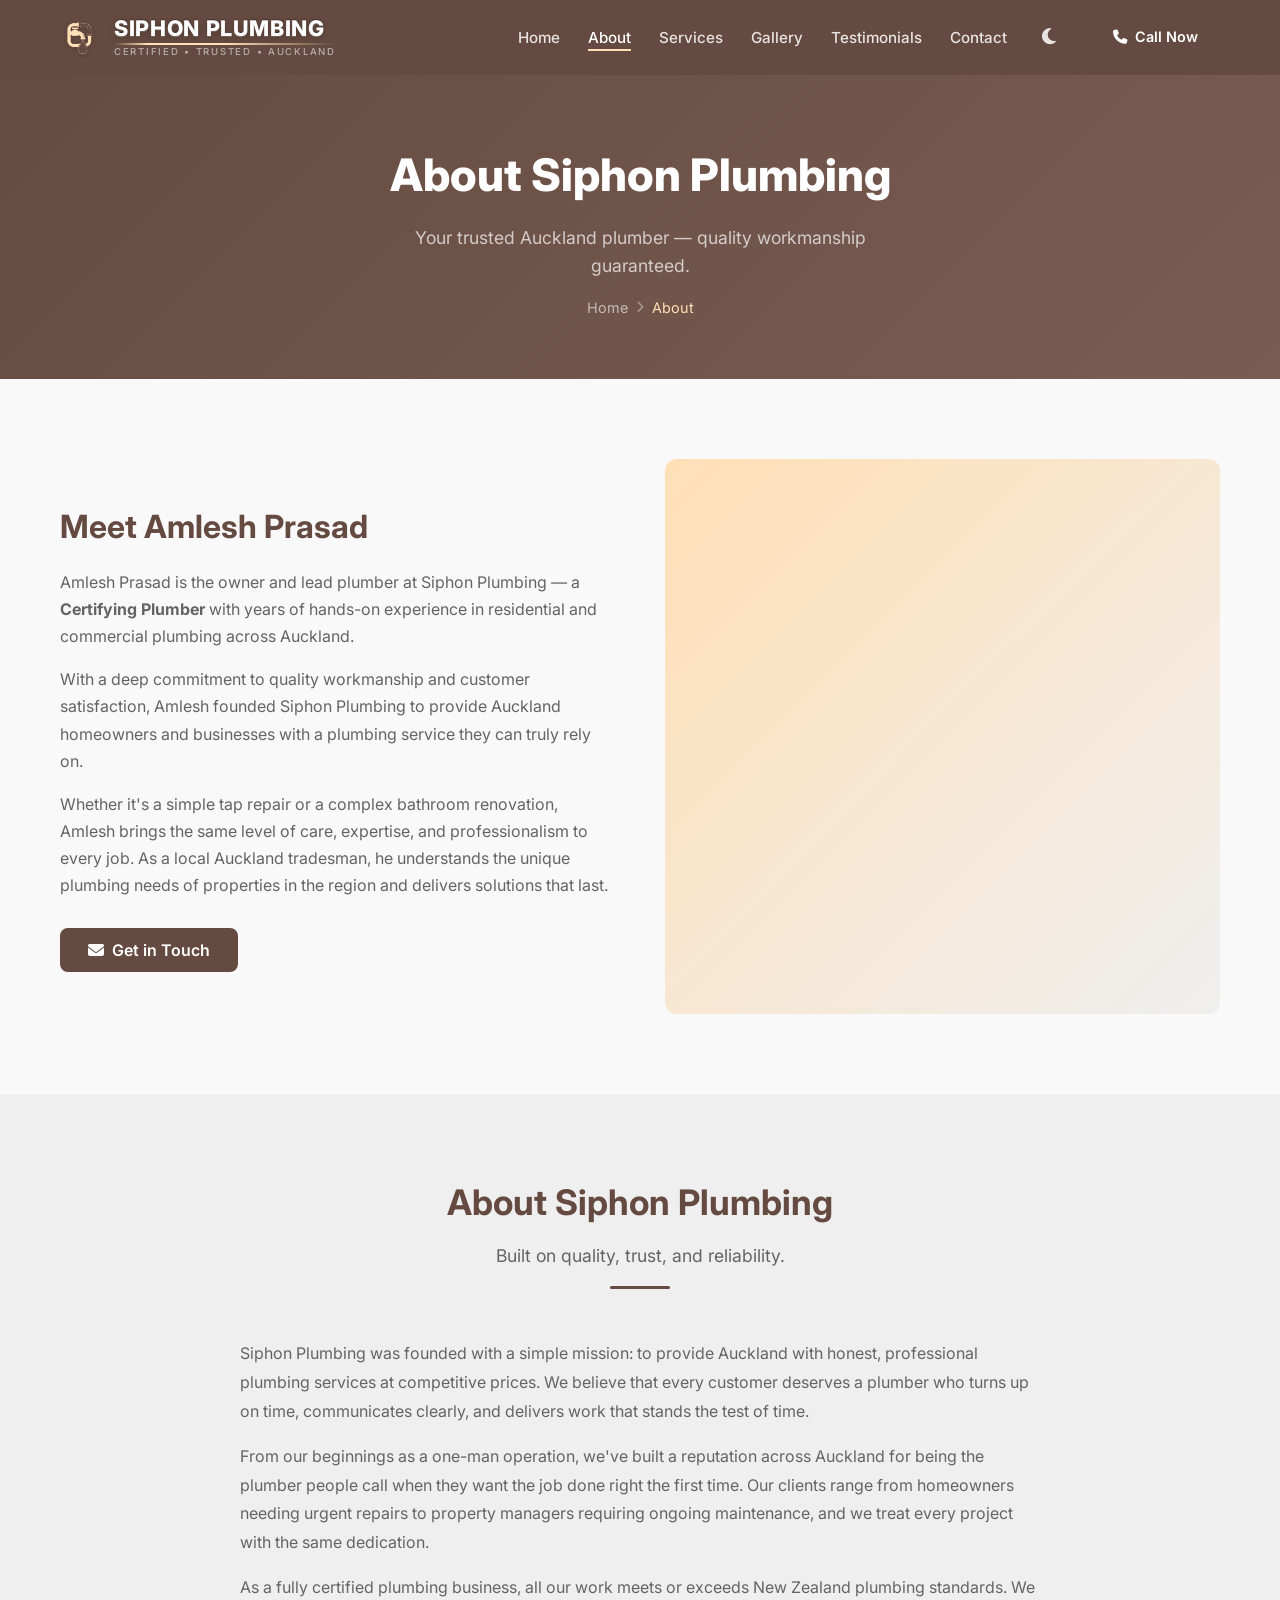
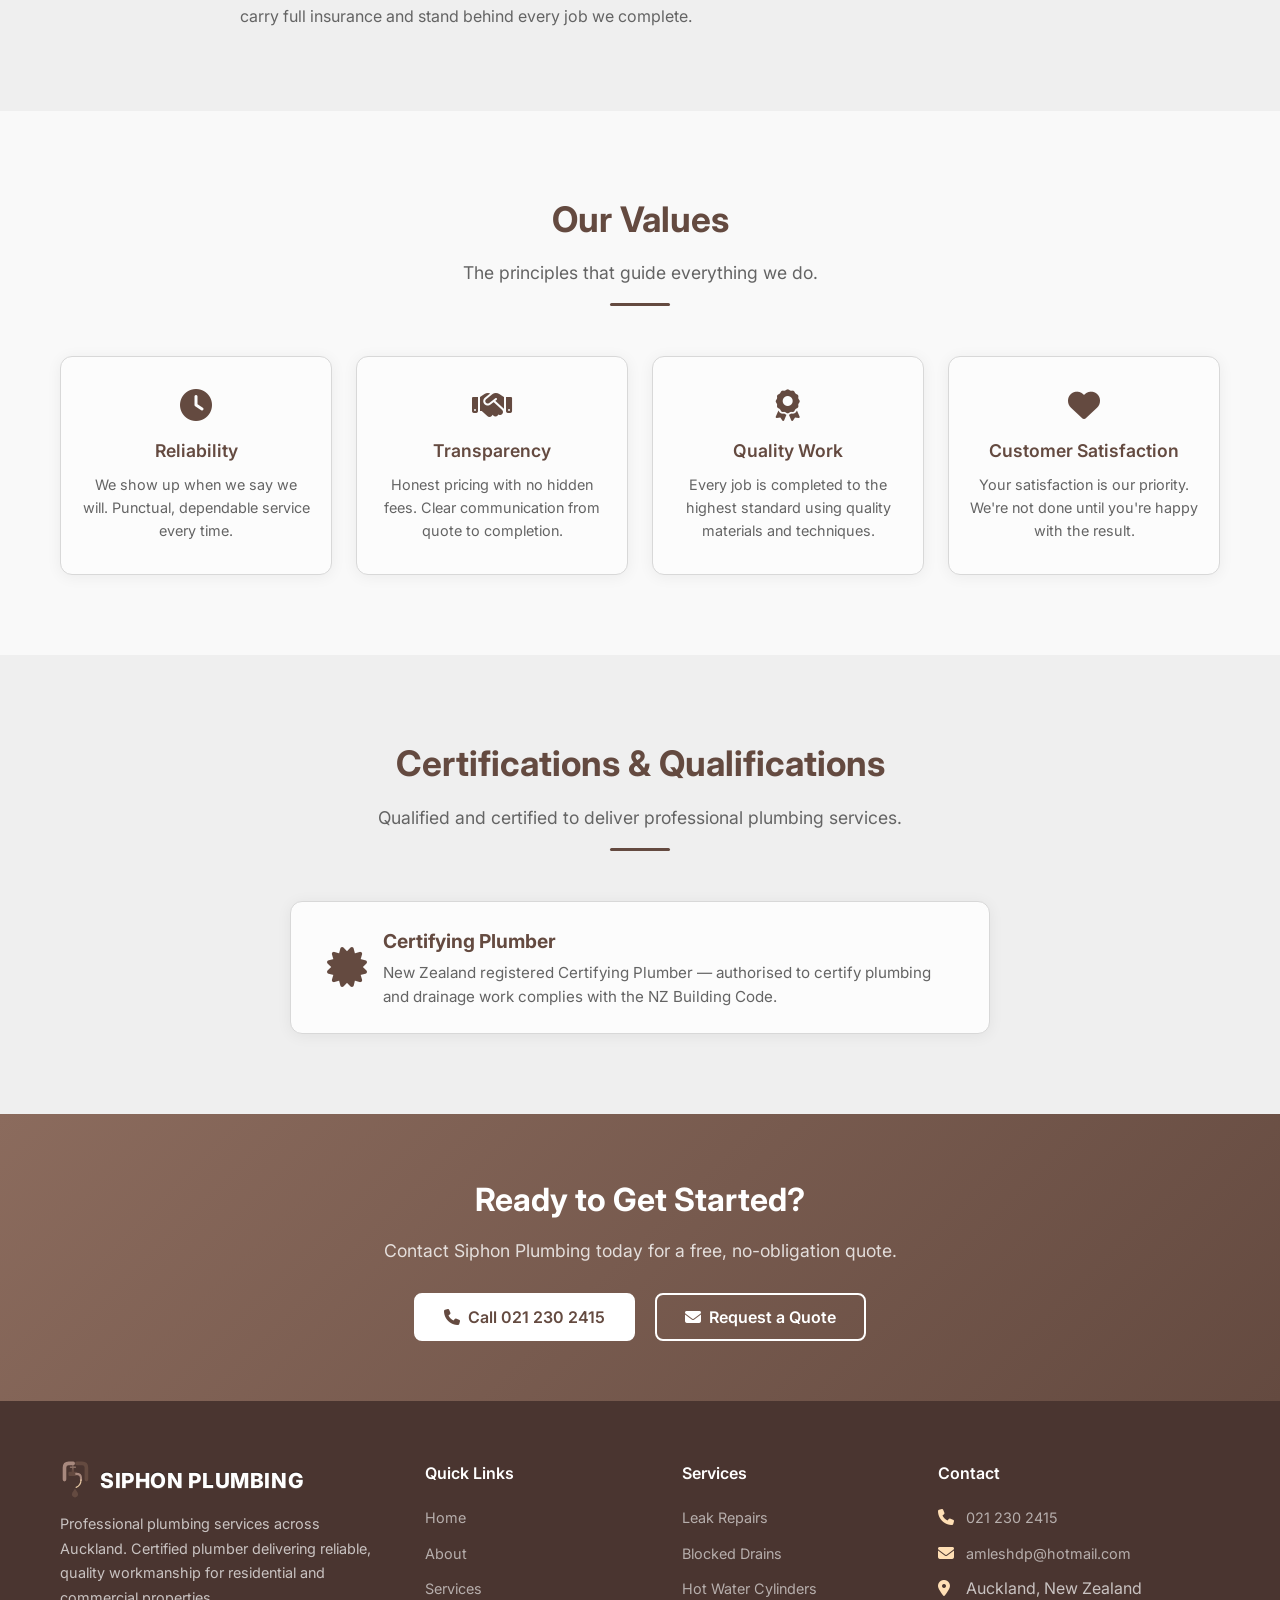
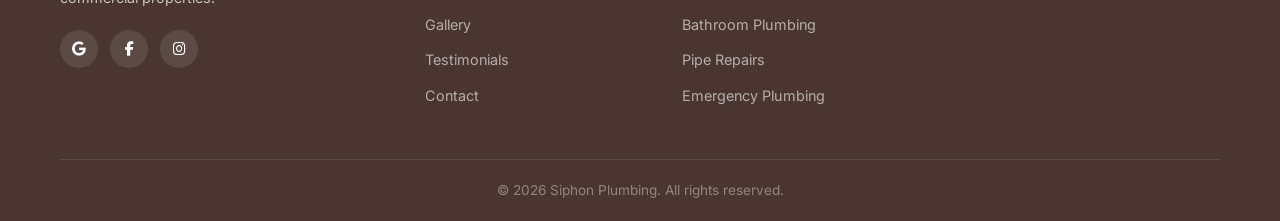
==== commit 191607f0: "Replace SVG logo with themed plumbing icon - transparent bg, warm brown/copper colors Made-with: Cur" ====
--- a/about.html
+++ b/about.html
@@ -25,19 +25,7 @@
     <div class="container header__inner">
       <a href="index.html" class="header__logo">
         <div class="logo-icon">
-          <svg viewBox="0 0 100 130" xmlns="http://www.w3.org/2000/svg">
-            <path d="M15 62 L15 22 Q15 8 29 8 L44 8" fill="none" stroke="var(--pipe-light)" stroke-width="12" stroke-linecap="round" stroke-linejoin="round"/>
-            <path d="M56 8 L74 8 Q88 8 88 22 L88 62" fill="none" stroke="var(--pipe-dark)" stroke-width="12" stroke-linecap="round" stroke-linejoin="round"/>
-            <rect x="28" y="36" width="28" height="14" rx="4" fill="var(--pipe-dark)"/>
-            <rect x="39" y="26" width="8" height="12" rx="3" fill="var(--pipe-dark)"/>
-            <rect x="34" y="18" width="18" height="5" rx="2.5" fill="var(--pipe-mid)"/>
-            <rect x="41" y="13" width="4" height="15" rx="2" fill="var(--pipe-mid)"/>
-            <circle cx="35" cy="20.5" r="2.5" fill="var(--pipe-mid)"/>
-            <circle cx="51" cy="20.5" r="2.5" fill="var(--pipe-mid)"/>
-            <path d="M54 43 Q70 43 70 57 L70 63" fill="none" stroke="var(--pipe-light)" stroke-width="7" stroke-linecap="round"/>
-            <path d="M70 63 Q70 80 54 88" fill="none" stroke="var(--pipe-water)" stroke-width="4" stroke-linecap="round" opacity="0.85"/>
-            <path d="M50 92 L41 106 Q36 118 50 122 Q64 118 59 106 Z" fill="var(--pipe-dark)"/>
-          </svg>
+          <img src="pictures/logo-icon.png" alt="Siphon Plumbing">
         </div>
         <div class="logo-text">
           <span class="logo-text__main">Siphon Plumbing</span>
--- a/css/styles.css
+++ b/css/styles.css
@@ -273,10 +273,15 @@
   --pipe-water: #ffe0c2;
 }
 
-.logo-icon svg {
+.logo-icon svg,
+.logo-icon img {
   width: 100%;
   height: auto;
   display: block;
+  object-fit: contain;
+}
+
+.logo-icon img {
   filter: drop-shadow(0 1px 2px rgba(0,0,0,0.15));
 }
 
@@ -544,7 +549,15 @@
   left: 0;
   right: 0;
   bottom: 0;
-  background: url("data:image/svg+xml,%3Csvg width='60' height='60' viewBox='0 0 60 60' xmlns='http://www.w3.org/2000/svg'%3E%3Cg fill='none' fill-rule='evenodd'%3E%3Cg fill='%23ffffff' fill-opacity='0.03'%3E%3Ccircle cx='30' cy='30' r='2'/%3E%3C/g%3E%3C/g%3E%3C/svg%3E");
+  background-image: url('../pictures/plumbing-background.png');
+  background-size: cover;
+  background-position: center;
+  opacity: 0.15;
+  pointer-events: none;
+}
+
+html.dark .hero::before {
+  opacity: 0.18;
 }
 
 .hero__content {
@@ -1329,6 +1342,27 @@
   align-items: center;
   justify-content: center;
   border: 1px solid var(--border);
+  overflow: hidden;
+  position: relative;
+  box-shadow: var(--shadow);
+  transition: var(--transition);
+}
+
+.service-detail:hover .service-detail__image {
+  box-shadow: var(--shadow-lg);
+  border-color: var(--accent);
+}
+
+.service-detail__image img {
+  width: 100%;
+  height: 100%;
+  object-fit: cover;
+  object-position: center;
+  transition: transform 0.5s ease;
+}
+
+.service-detail:hover .service-detail__image img {
+  transform: scale(1.04);
 }
 
 .service-detail__image i {
